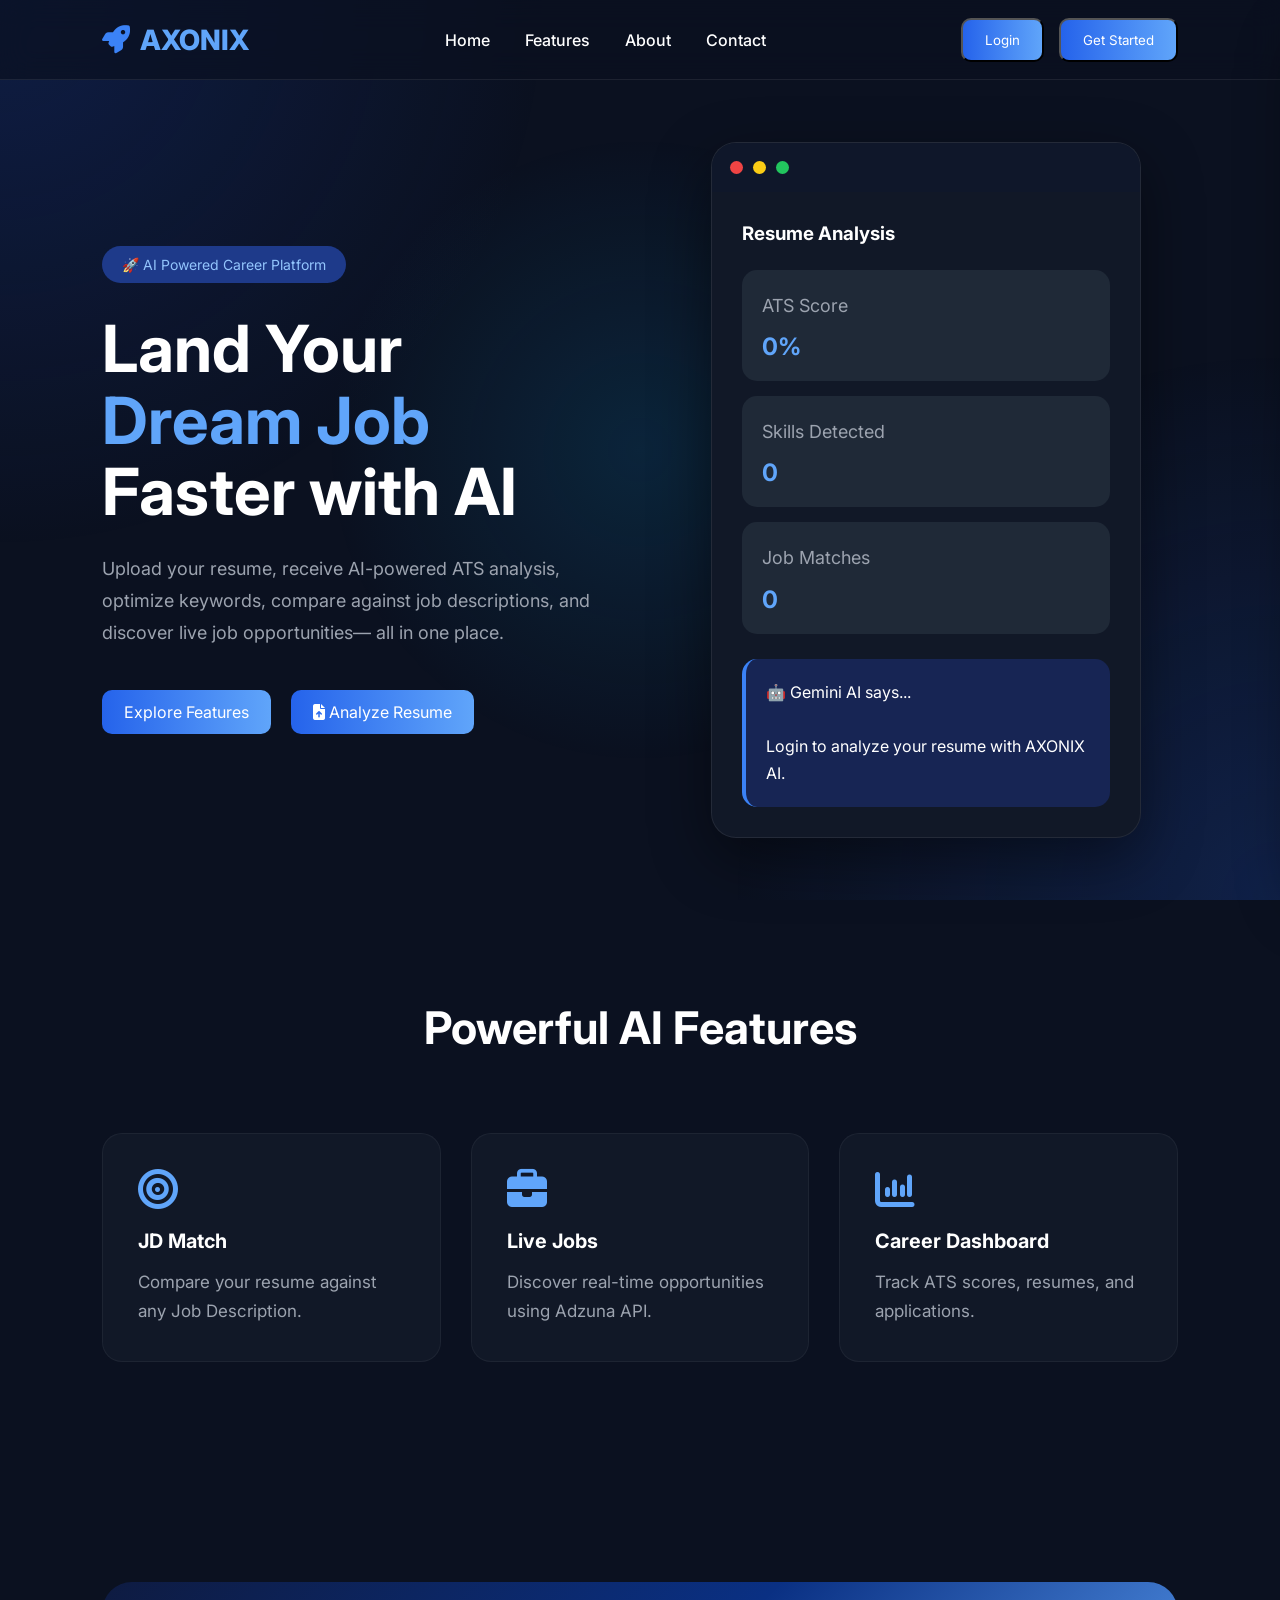
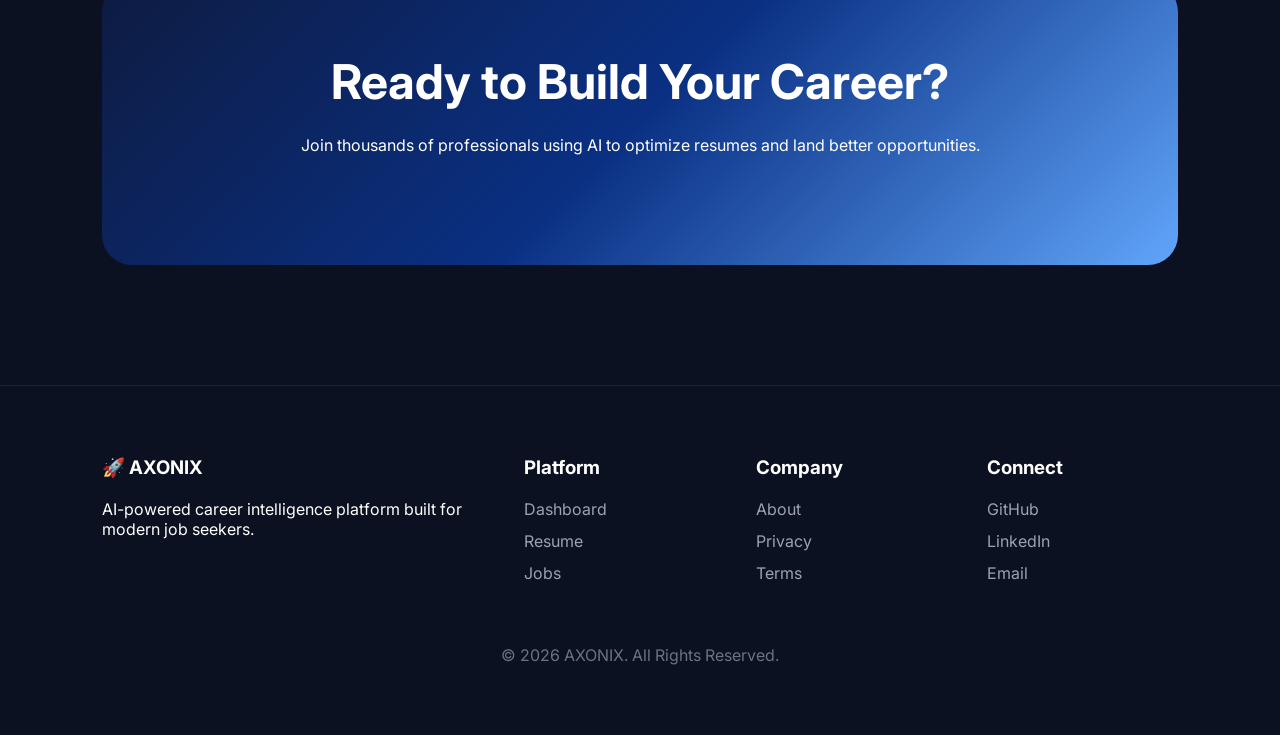
==== frontend/index.html @ c883089b "new login page" ====
<!DOCTYPE html>
<html lang="en">

<head>
    <meta charset="UTF-8">
    <meta name="viewport" content="width=device-width, initial-scale=1.0">
    <title>AXONIX | AI Job Search Copilot</title>

    <link rel="stylesheet" href="css/style.css">
    <link rel="stylesheet" href="css/auth.css">

    <link href="https://fonts.googleapis.com/css2?family=Inter:wght@300;400;500;600;700;800&display=swap"
        rel="stylesheet">

    <link rel="stylesheet"
        href="https://cdnjs.cloudflare.com/ajax/libs/font-awesome/6.6.0/css/all.min.css">
        
</head>

<body>

    <!-- ================= NAVBAR ================= -->

    <header>

        <nav class="navbar">

            <div class="logo">

                <i class="fa-solid fa-rocket"></i>

                <span>AXONIX</span>

            </div>

            <ul class="nav-links">

                <li><a href="#">Home</a></li>

                <li><a href="#features">Features</a></li>

                <!-- <li><a href="#how">How It Works</a></li> -->

                <li><a href="about.html">About</a></li>

                <li><a href="contact.html">Contact</a></li>

            </ul>

            <div class="nav-buttons">


        <button
    id="loginBtn"
    class="login-btn">

    Login

</button>

<button
    id="signupBtn"
    class="signup-btn">

    Get Started

</button>
        <button id="menuBtn" class="menu-btn">

        <i class="fa-solid fa-bars"></i>

        </button>
        </div>


            

        </nav>

     </header>

     <!-- ================= HERO ================= -->

     <section class="hero">

        <div class="hero-left">

            <div class="tag">

                🚀 AI Powered Career Platform

            </div>

            <h1>

                Land Your

                <span>Dream Job</span>

                Faster with AI

            </h1>

            <p>

                Upload your resume,

                receive AI-powered ATS analysis,

                optimize keywords,

                compare against job descriptions,

                and discover live job opportunities—

                all in one place.

            </p>

            <div class="hero-buttons">

                <!-- <button id="loginBtn" class="login-btn">
        Login
        </button> -->

                <a href="#features" class="login-btn">

                    Explore Features

                </a>
                    <a href="analyze.html" class="login-btn">

        <i class="fa-solid fa-file-arrow-up"></i>

        Analyze Resume

        </a>

            </div>

            <!-- Search -->

            
             

        </div>

        <div class="hero-right">

            <div class="dashboard-preview">

                <div class="top-row">

                    <div class="circle red"></div>

                    <div class="circle yellow"></div>

                    <div class="circle green"></div>

                </div>

                <div class="preview-body">

                    <h3>

                        Resume Analysis

                    </h3>
     <div class="progress-card">

     <p>ATS Score</p>

     <h2 id="atsScore">0%</h2>
      </div>




      <div class="progress-card">

     <p>Skills Detected</p>

     <h2 id="skillsCount">0</h2>

       </div>

     <div class="progress-card">

     <p>Job Matches</p>

     <h2 id="jobCount">0</h2>

      </div>

       <div class="ai-box">

     🤖 Gemini AI says...

      <br><br>

      <span id="summary">

        Upload your resume to see AI suggestions.

        </span>

        </div>


                </div>

            </div>

        </div>

        </section>

        <!-- ================= NEXT SECTION STARTS HERE ================= -->

        <section id="features" class="features">

        <h2 class="section-title">
        Powerful AI Features
        </h2>

        <div class="feature-grid">


       <!-- <div class="feature-card hidden"
     onclick="checkLogin('analyze.html')"
     style="cursor:pointer;">
            <i class="fa-solid fa-file"></i>
            <h3>Resume Analysis</h3>
            <p>
                Upload your resume and receive instant ATS analysis.
            </p>
        </div> -->
    
        <!-- <div class="feature-card hidden">
            <i class="fa-solid fa-robot"></i>
            <h3>AI Resume Review</h3>
            <p>
                Gemini AI provides personalized suggestions.
            </p>
        </div>

        <div class="feature-card hidden">
            <i class="fa-solid fa-key"></i>
            <h3>ATS Keywords</h3>
            <p>
                Optimize keywords to improve your ATS score.
            </p>
        </div> -->

       <div class="feature-card hidden"
     onclick="checkLogin('jd-match.html')"
     style="cursor:pointer;">
            <i class="fa-solid fa-bullseye"></i>
            <h3>JD Match</h3>
            <p>
                Compare your resume against any Job Description.
            </p>
        </div>
        <div class="feature-card hidden"
     onclick="checkLogin('jobs.html')"
     style="cursor:pointer;">
            <i class="fa-solid fa-briefcase"></i>
            <h3>Live Jobs</h3>
            <p>
                Discover real-time opportunities using Adzuna API.
            </p>
        </div>

        <div class="feature-card hidden"
     onclick="checkLogin('dashboard.html')"
     style="cursor:pointer;">
            <i class="fa-solid fa-chart-column"></i>
            <h3>Career Dashboard</h3>
            <p>
                Track ATS scores, resumes, and applications.
            </p>
        </div>

        </div>

        </section>
        <!-- <section class="stats">

        <h2 class="section-title">
        Trusted by Thousands
        </h2>

        <div class="stats-grid">

        <div class="stat-card hidden">

            <h1 class="counter" data-target="50000">0</h1>

            <p>Resumes Analyzed</p>

        </div>

        <div class="stat-card hidden">

            <h1 class="counter" data-target="98">0</h1>

            <p>ATS Accuracy</p>

        </div>

        <div class="stat-card hidden">

            <h1 class="counter" data-target="12000">0</h1>

            <p>Jobs Matched</p>

        </div>

        <div class="stat-card hidden">

            <h1 class="counter" data-target="5000">0</h1>

            <p>Active Users</p>

        </div>

        </div>

        </section>
        <section id="how" class="how">

        <h2 class="section-title">
        How AXONIX Works
        </h2>

        <div class="timeline">

        <div class="step hidden">

            <div class="step-number">1</div>

            <h3>Upload Resume</h3>

            <p>
                Upload your PDF resume securely.
            </p>

        </div>

        <div class="step hidden">

            <div class="step-number">2</div>

            <h3>Gemini AI Analysis</h3>

            <p>
                AI extracts skills and evaluates ATS compatibility.
            </p>

        </div>

        <div class="step hidden">

            <div class="step-number">3</div>

            <h3>Improve Resume</h3>

            <p>
                Receive recommendations to strengthen your profile.
            </p>

        </div>

        <div class="step hidden">

            <div class="step-number">4</div>

            <h3>Apply for Jobs</h3>

            <p>
                Browse matching live jobs and apply confidently.
            </p>

        </div>

        </div>

        </section>
        <section class="testimonials">

        <h2 class="section-title">
        Success Stories
        </h2>

        <div class="testimonial-grid">

        <div class="testimonial hidden">

            <p>

                "AXONIX improved my resume ATS score from
                63% to 91%. I received interview calls within
                two weeks."

            </p>

            <h4>
                — Software Engineer
            </h4>

        </div>

        <div class="testimonial hidden">

            <p>

                "The AI review gave me practical suggestions
                that recruiters appreciated."

            </p>

            <h4>
                — Data Analyst
            </h4>

        </div>

        <div class="testimonial hidden">

            <p>

                "The job matching feature saved me hours
                of searching."

            </p>

            <h4>
                — Python Developer
            </h4>

        </div>

        </div> -->

        </section>
        <section class="cta">

        <div class="cta-box">

        <h2>

            Ready to Build Your Career?

        </h2>

        <p>

            Join thousands of professionals using AI to
            optimize resumes and land better opportunities.

        </p>

        <!-- <button on click="openSignup()" id="signupBtn" class="signup-btn">
        Get Started
        </button> -->

        </div>

        </section>
        <footer id="contact">

        <div class="footer-grid">

        <div>

            <h3>

                🚀 AXONIX

            </h3>

            <p>

                AI-powered career intelligence platform
                built for modern job seekers.

            </p>

        </div>

        <div>

            <h3>Platform</h3>

            <ul>

                <li><a href="#">Dashboard</a></li>

                <li><a href="#">Resume</a></li>

                <li><a href="#">Jobs</a></li>

            </ul>

        </div>

        <div>

            <h3>Company</h3>

            <ul>

                <li><a href="#">About</a></li>

                <li><a href="#">Privacy</a></li>

                <li><a href="#">Terms</a></li>

            </ul>

        </div>

        <div>

            <h3>Connect</h3>

            <ul>

                <li><a href="#">GitHub</a></li>

                <li><a href="#">LinkedIn</a></li>

                <li><a href="#">Email</a></li>

            </ul>

        </div>

        </div>

        <div class="copy">

        © 2026 AXONIX. All Rights Reserved.

        </div>

        </footer>
   
  <!-- ===========================
 AUTH OVERLAY
 =========================== -->
<!-- ===========================
     AUTH OVERLAY
=========================== -->




 <div id="sideMenu" class="side-menu">

    <button id="closeMenuBtn" class="close-menu">
        <i class="fa-solid fa-xmark"></i>
    </button>

    <div class="menu-header">

        <div class="avatar" id="avatarLetter">

    U

 </div>

        <h3 id="userName">

            Welcome

        </h3>

        <p id="userEmail">

            Logged In

        </p>

    </div>

    <hr>

    <a href="dashboard.html">

        Dashboard

    </a>

    <a href="analyze.html">

        Resume Analysis

    </a>

    <a href="jobs.html">

        Live Jobs

    </a>

    <a href="history.html">

        History

    </a>

    <button id="logoutBtn">

        Logout

    </button>
 </div>
 <script src="js/index.js"></script>
 <script src="js/auth.js"></script>



<!-- AXONIX Loading Popup -->

<!-- AXONIX Loading Popup -->

<div id="loadingPopup" class="loading-popup">

    <div class="loading-popup-box">

        <div class="loading-spinner"></div>

        <div class="loading-content">

            <h4>🤖 AXONIX AI</h4>

            <p id="loadingMessage">
                Please wait while AXONIX updates your dashboard...
            </p>

        </div>

    </div>

</div>

</body>
</html>
---- frontend/css/style.css ----
/* ===========================
   AXONIX SaaS Theme
=========================== */

*{
    margin:0;
    padding:0;
    box-sizing:border-box;
    font-family:'Inter',sans-serif;
    scroll-behavior:smooth;
}

:root{

    --bg:#0b1120;
    --card:#111827;
    --card2:#1f2937;
    --primary:#3b82f6;
    --secondary:#60a5fa;
    --text:#ffffff;
    --gray:#9ca3af;
    --border:#334155;

}
body{
    transition:opacity .4s ease, transform .4s ease, filter .4s ease;
}

body.page-fade{

    opacity:.45;

    transform:scale(.985);

    filter:blur(2px);

    overflow:hidden;

}
body{

    background:var(--bg);
    color:var(--text);
    overflow-x:hidden;

}

/* Animated Background */

body::before{

    content:"";

    position:fixed;

    inset:0;

    background:

    radial-gradient(circle at top left,#1d4ed833,transparent 35%),

    radial-gradient(circle at bottom right,#2563eb33,transparent 35%),

    radial-gradient(circle at center,#0ea5e922,transparent 40%);

    z-index:-1;

}

/* ===========================
 NAVBAR
=========================== */

.navbar{

    width:100%;

    height:80px;

    display:flex;

    justify-content:space-between;

    align-items:center;

    padding:0 8%;

    position:fixed;

    top:0;

    left:0;

    backdrop-filter:blur(15px);

    background:rgba(11,17,32,.7);

    border-bottom:1px solid rgba(255,255,255,.08);

    z-index:999;

}

.logo{

    display:flex;

    align-items:center;

    gap:10px;

    font-size:28px;

    font-weight:800;

    color:var(--secondary);

}

.logo i{

    color:var(--primary);

}

.nav-links{

    display:flex;

    list-style:none;

    gap:35px;

}

.nav-links a{

    color:white;

    text-decoration:none;

    transition:.3s;

    font-weight:500;

}

.nav-links a:hover{

    color:var(--secondary);

}

.nav-buttons{

    display:flex;

    gap:15px;

}

.login-btn{

  text-decoration:none;

    color:white;

    background:linear-gradient(
        90deg,
        #2563eb,
        #60a5fa
    );

    padding:12px 22px;

    border-radius:10px;

    transition:.3s;

}
.login-btn:hover{

    transform:translateY(-2px);

    box-shadow:0 0 20px rgba(59,130,246,.4);

}
.signup-btn{

    text-decoration:none;

    color:white;

    background:linear-gradient(
        90deg,
        #2563eb,
        #60a5fa
    );

    padding:12px 22px;

    border-radius:10px;

    transition:.3s;

}

.signup-btn:hover{

    transform:translateY(-2px);

    box-shadow:0 0 20px rgba(59,130,246,.4);

}

/* ===========================
 HERO
=========================== */

.hero{

    min-height:100vh;

    display:flex;

    justify-content:space-between;

    align-items:center;

    padding:140px 8% 60px;

    gap:70px;

}

.hero-left{

    flex:1;

}

.tag{

    display:inline-block;

    background:#1e3a8a;

    color:#93c5fd;

    padding:10px 20px;

    border-radius:100px;

    margin-bottom:30px;

    font-size:14px;

}

.hero h1{

    font-size:65px;

    line-height:1.1;

    margin-bottom:25px;

}

.hero h1 span{

    color:#60a5fa;

}

.hero p{

    color:var(--gray);

    line-height:1.8;

    font-size:18px;

    max-width:650px;

}

/* Buttons */

.hero-buttons{

    display:flex;

    gap:20px;

    margin-top:40px;

}

.primary-btn{

    background:linear-gradient(
    90deg,
    #2563eb,
    #60a5fa
    );

    color:white;

    padding:16px 30px;

    border-radius:12px;

    text-decoration:none;

    transition:.3s;

}

.primary-btn:hover{

    transform:translateY(-3px);

}

.secondary-btn{

    padding:16px 30px;

    border:1px solid var(--border);

    border-radius:12px;

    color:rgb(178, 5, 5);

    text-decoration:none;

}
.secondary-btn:hover{

    transform:translateY(-3px);
    transform:translateY(-10px);

    border-color:#3b82f6;

    box-shadow:0 15px 35px rgba(59,130,246,.25);

}
/* Search */

.search-box{

    margin-top:45px;

    display:flex;

    align-items:center;

    background:#111827;

    border:1px solid #334155;

    border-radius:15px;

    overflow:hidden;

    max-width:700px;

}

.search-box i{

    padding:20px;

    color:#60a5fa;

}

.search-box input{

    flex:1;

    background:none;

    border:none;

    color:white;

    outline:none;

    font-size:16px;

}

.search-box button{

    background:#2563eb;

    border:none;

    color:white;

    padding:18px 30px;

    cursor:pointer;

}

/* ===========================
 Dashboard Preview
=========================== */

.hero-right{

    flex:1;

    display:flex;

    justify-content:center;

}

.dashboard-preview{

    width:430px;

    background:#111827;

    border:1px solid rgba(255,255,255,.08);

    border-radius:25px;

    overflow:hidden;

    box-shadow:0 20px 60px rgba(0,0,0,.45);

}

.top-row{

    display:flex;

    gap:10px;

    padding:18px;

    background:#0f172a;

}

.circle{

    width:13px;

    height:13px;

    border-radius:50%;

}

.red{background:#ef4444;}
.yellow{background:#facc15;}
.green{background:#22c55e;}

.preview-body{

    padding:30px;

}

.preview-body h3{

    margin-bottom:25px;

}

.progress-card{

    background:#1f2937;

    padding:20px;

    border-radius:15px;

    margin-bottom:15px;

}

.progress-card h2{

    color:#60a5fa;

    margin-top:10px;

}

.ai-box{

    margin-top:25px;

    background:#172554;

    padding:20px;

    border-radius:15px;

    line-height:1.7;

    border-left:4px solid #3b82f6;

}

/* ===========================
 Features
=========================== */

#features{

    padding:100px 8%;

}

.section-title{

    text-align:center;

    font-size:45px;

    margin-bottom:60px;

}

.feature-grid{

    display:grid;

    grid-template-columns:repeat(auto-fit,minmax(280px,1fr));

    gap:30px;

}

.feature-card{

    background:#111827;

    padding:35px;

    border-radius:20px;

    transition:.35s;

    border:1px solid rgba(255,255,255,.05);

}

.feature-card:hover{

    transform:translateY(-10px);

    border-color:#3b82f6;

    box-shadow:0 15px 35px rgba(59,130,246,.25);

}

.feature-card i{

    font-size:40px;

    color:#60a5fa;

    margin-bottom:20px;

}

.feature-card h3{

    margin-bottom:15px;

}

.feature-card p{

    color:#9ca3af;

    line-height:1.7;

}

/* ===========================
 Responsive
=========================== */

@media(max-width:1000px){

.hero{

flex-direction:column;

text-align:center;

}

.nav-links{

display:none;

}

.dashboard-preview{

width:100%;

max-width:450px;

}

.hero-buttons{

justify-content:center;

}

.search-box{

margin:auto;
margin-top:35px;

}

}
/* ==========================================
   STATISTICS
========================================== */

.stats{

    padding:100px 8%;

}

.stats-grid{

    display:grid;

    grid-template-columns:repeat(auto-fit,minmax(220px,1fr));

    gap:30px;

}

.stat-card{

    background:#111827;

    border:1px solid rgba(255,255,255,.05);

    border-radius:20px;

    padding:40px;

    text-align:center;

    transition:.35s;

}

.stat-card:hover{

    transform:translateY(-10px);

    border-color:#3b82f6;

}

.stat-card h1{

    font-size:55px;

    color:#60a5fa;

    margin-bottom:10px;

}

.stat-card p{

    color:#9ca3af;

}


/* ==========================================
   HOW IT WORKS
========================================== */

.how{

    padding:100px 8%;

}

.timeline{

    display:grid;

    grid-template-columns:repeat(auto-fit,minmax(250px,1fr));

    gap:35px;

    margin-top:60px;

}

.step{

    background:#111827;

    border-radius:20px;

    padding:40px;

    text-align:center;

    border:1px solid rgba(255,255,255,.05);

    transition:.35s;

}

.step:hover{

    transform:translateY(-10px);

    border-color:#3b82f6;

}

.step-number{

    width:65px;

    height:65px;

    border-radius:50%;

    background:linear-gradient(135deg,#2563eb,#60a5fa);

    display:flex;

    align-items:center;

    justify-content:center;

    font-size:26px;

    margin:auto;

    margin-bottom:25px;

}

.step h3{

    margin-bottom:15px;

}

.step p{

    color:#9ca3af;

    line-height:1.8;

}


/* ==========================================
   TESTIMONIALS
========================================== */

.testimonials{

    padding:100px 8%;

}

.testimonial-grid{

    display:grid;

    grid-template-columns:repeat(auto-fit,minmax(320px,1fr));

    gap:30px;

}

.testimonial{

    background:#111827;

    border-radius:20px;

    padding:35px;

    border:1px solid rgba(255,255,255,.05);

    transition:.35s;

}

.testimonial:hover{

    transform:translateY(-8px);

}

.testimonial img{

    width:70px;

    height:70px;

    border-radius:50%;

    margin-bottom:20px;

}

.testimonial p{

    color:#9ca3af;

    line-height:1.8;

}

.testimonial h4{

    margin-top:20px;

}


/* ==========================================
   CTA SECTION
========================================== */

.cta{

    padding:120px 8%;

    text-align:center;

}

.cta-box{

    background:linear-gradient(135deg,#0e1b41,#0a3083,#60a5fa);

    border-radius:30px;

    padding:70px;

}

.cta-box h2{

    font-size:48px;

    margin-bottom:20px;

}

.cta-box p{

    max-width:700px;

    margin:auto;

    line-height:1.8;

    margin-bottom:35px;

}

.cta-box a{

    background:white;

    color:#2563eb;

    padding:18px 35px;

    text-decoration:none;

    border-radius:12px;

    font-weight:bold;

}


/* ==========================================
   FOOTER
========================================== */

footer{

    padding:70px 8%;

    border-top:1px solid rgba(255,255,255,.08);

}

.footer-grid{

    display:grid;

    grid-template-columns:2fr 1fr 1fr 1fr;

    gap:40px;

}

.footer-grid h3{

    margin-bottom:20px;

}

.footer-grid ul{

    list-style:none;

}

.footer-grid li{

    margin-bottom:12px;

}

.footer-grid a{

    color:#9ca3af;

    text-decoration:none;

}

.footer-grid a:hover{

    color:#60a5fa;

}

.copy{

    margin-top:50px;

    text-align:center;

    color:#6b7280;

}


/* ==========================================
   ANIMATIONS
========================================== */

@keyframes float{

0%{

transform:translateY(0);

}

50%{

transform:translateY(-15px);

}

100%{

transform:translateY(0);

}

}

.dashboard-preview{

animation:float 4s ease-in-out infinite;

}

.primary-btn:hover{

box-shadow:0 0 35px rgba(59,130,246,.5);

}


/* ==========================================
   SCROLL BAR
========================================== */

::-webkit-scrollbar{

width:10px;

}

::-webkit-scrollbar-thumb{

background:#2563eb;

border-radius:20px;

}

::-webkit-scrollbar-track{

background:#111827;

}


/* ==========================================
   MOBILE
========================================== */

@media(max-width:768px){

.hero h1{

font-size:42px;

}

.section-title{

font-size:34px;

}

.cta-box{

padding:40px;

}

.cta-box h2{

font-size:34px;

}

.footer-grid{

grid-template-columns:1fr;

}

.search-box{

flex-direction:column;

}

.search-box input{

padding:20px;

width:100%;

}

.search-box button{

width:100%;

}

}
.menu-btn{

    width:48px;
    height:48px;

    display:flex;
    justify-content:center;
    align-items:center;

    border:none;
    border-radius:12px;

    background:linear-gradient(135deg,#2563eb,#3b82f6);

    color:#fff;

    cursor:pointer;

    font-size:20px;

    padding:0;

    transition:.3s;

    box-shadow:0 8px 20px rgba(37,99,235,.25);

}

.menu-btn:hover{

    transform:translateY(-2px);

    box-shadow:0 12px 30px rgba(37,99,235,.35);

}
.menu-btn i{

    display:flex;
    justify-content:center;
    align-items:center;

    width:100%;
    height:100%;

    line-height:1;

    font-size:20px;

}
/* ==========================
   GLASSMORPHISM SIDEBAR
========================== */

.side-menu{

    position:fixed;
    top:15px;
    right:15px;

    width:320px;
    height:calc(100vh - 30px);

    transform:translateX(110%);
    transition:.45s ease;

    z-index:9999;

    display:flex;
    flex-direction:column;

    padding:28px;

    border-radius:28px;

    background:rgba(17,24,39,.55);

    backdrop-filter:blur(25px);
    -webkit-backdrop-filter:blur(25px);

    border:1px solid rgba(255,255,255,.12);

    box-shadow:
        0 20px 60px rgba(0,0,0,.45),
        inset 0 1px 0 rgba(255,255,255,.08);

    overflow:hidden;
}

.side-menu::before{

    content:"";

    position:absolute;

    inset:0;

    background:

        radial-gradient(circle at top left,
        rgba(96,165,250,.20),
        transparent 45%),

        radial-gradient(circle at bottom right,
        rgba(59,130,246,.18),
        transparent 45%);

    pointer-events:none;

}

.side-menu.show{

    transform:translateX(0);

}

.side-menu a{

    display:flex;
    align-items:center;
    gap:14px;

    padding:15px 18px;
    margin-top:10px;

    text-decoration:none;
    color:#fff;

    border-radius:14px;

    transition:.3s;

    background:transparent;

    font-weight:500;

}

.side-menu a:hover{

    background:rgba(59,130,246,.18);

    transform:translateX(8px);

    border:1px solid rgba(96,165,250,.35);

    box-shadow:0 8px 20px rgba(59,130,246,.15);

}

#logoutBtn{

    margin-top:auto;

    width:100%;

    padding:15px;

    border:none;

    border-radius:15px;

    background:linear-gradient(135deg,#ef4444,#dc2626);

    color:white;

    font-size:15px;

    font-weight:600;

    cursor:pointer;

    transition:.3s;

}

#logoutBtn:hover{

    transform:translateY(-3px);

    box-shadow:0 10px 25px rgba(239,68,68,.35);

}
.side-menu::after{

    content:"";

    position:absolute;

    top:-120px;
    right:-120px;

    width:240px;
    height:240px;

    border-radius:50%;

    background:rgba(59,130,246,.15);

    filter:blur(90px);

}

.close-menu{

    position:absolute;

    top:18px;
    right:18px;

    width:42px;
    height:42px;

    border:none;

    border-radius:50%;

    background:rgba(255,255,255,.08);

    color:#ff0000;

    cursor:pointer;

    backdrop-filter:blur(10px);

    transition:.3s;

}

.close-menu:hover{

    background:#2563eb;

    transform:rotate(90deg);

}

body{
    transition:opacity .4s ease, transform .4s ease, filter .4s ease;
}

body.page-fade{

    opacity:.45;

    transform:scale(.985);

    filter:blur(2px);

    overflow:hidden;

}
.side-menu::before,
.side-menu::after{
    pointer-events:none;
}
#pageContent{

    transition:.4s ease;

}

#pageContent.page-fade{

    opacity:.35;

    transform:scale(.985);

    filter:blur(3px);

    pointer-events:none;

    user-select:none;

}
/*====================================
        DASHBOARD LOADER
====================================*/

.dashboard-loader{

    position:fixed;

    inset:0;

    background:rgba(10,15,30,.85);

    backdrop-filter:blur(12px);

    display:flex;

    justify-content:center;

    align-items:center;

    z-index:999999;

    transition:.4s ease;

}

.dashboard-loader.hide{

    opacity:0;

    visibility:hidden;

}

.loader-card{

    width:420px;

    padding:45px;

    border-radius:25px;

    background:rgba(17,24,39,.85);

    border:1px solid rgba(255,255,255,.08);

    text-align:center;

    box-shadow:0 25px 60px rgba(0,0,0,.45);

}

.loader-card h2{

    margin:25px 0 15px;

    color:#fff;

}

.loader-card p{

    color:#9ca3af;

    line-height:1.8;

}

.loader-spinner{

    width:75px;

    height:75px;

    margin:auto;

    border-radius:50%;

    border:6px solid rgba(255,255,255,.12);

    border-top:6px solid #3b82f6;

    animation:spin 1s linear infinite;

}

@keyframes spin{

    from{
        transform:rotate(0deg);
    }

    to{
        transform:rotate(360deg);
    }

}
/*==============================
    AXONIX LOADING POPUP
==============================*/

/*==================================================
        AXONIX AI LOADING POPUP
==================================================*/

/*==================================================
        AXONIX AI LOADING POPUP
==================================================*/

.loading-popup{

    position:fixed;

    top:100px;

    right:500px;

    display:none;

    z-index:999999;

    opacity:0;

    transform:translateY(-20px) scale(.95);

    transition:all .35s ease;

}

.loading-popup.show{

    display:block;

    opacity:1;

    transform:translateY(0) scale(1);

}

.loading-popup-box{

    width:360px;

    display:flex;

    align-items:center;

    gap:18px;

    padding:18px 22px;

    border-radius:30px;

    background:rgba(15,23,42,.72);

    backdrop-filter:blur(20px);

    -webkit-backdrop-filter:blur(20px);

    border:1.5px solid rgba(255,255,255,.12);

    box-shadow:
        0 12px 30px rgba(0,0,0,.35),
        0 0 25px rgba(59,130,246,.18);

    overflow:hidden;

    position:relative;

}

/* Glossy Shine */

.loading-popup-box::before{

    content:"";

    position:absolute;

    top:0;

    left:-150%;

    width:80%;

    height:100%;

    background:linear-gradient(
        120deg,
        transparent,
        rgba(255,255,255,.18),
        transparent
    );

    animation:shine 3s linear infinite;

}

.loading-spinner{

    width:42px;

    height:42px;

    min-width:42px;

    border-radius:50%;

    border:4px solid rgba(255,255,255,.12);

    border-top-color:#3b82f6;

    animation:spin .8s linear infinite;

}

.loading-content{

    flex:1;

}

.loading-content h4{

    margin:0;

    color:#fff;

    font-size:16px;

    font-weight:700;

}

.loading-content p{

    margin-top:5px;

    color:#cbd5e1;

    font-size:13px;

    line-height:1.6;

}

@keyframes spin{

    to{

        transform:rotate(360deg);

    }

}

@keyframes shine{

    from{

        left:-150%;

    }

    to{

        left:180%;

    }

}
/* ==============================
   MOBILE NAVBAR
================================ */

@media (max-width:768px){

    .nav-links,
    .auth-buttons{
        display:none !important;
    }

    .menu-toggle{
        display:flex !important;
        align-items:center;
        justify-content:center;

        width:58px;
        height:58px;

        border-radius:18px;
    }

    .navbar{

        padding:16px 20px;

        display:flex;
        align-items:center;
        justify-content:space-between;
    }

    .logo{

        font-size:2rem;
        gap:10px;
    }

}
---- frontend/css/auth.css ----
/* ===========================
   AUTH MODAL
=========================== */

.auth-modal{

    position:fixed;
    inset:0;

    display:flex;
    justify-content:center;
    align-items:center;

    background:rgba(0,0,0,.55);

    backdrop-filter:blur(10px);

    opacity:0;
    visibility:hidden;

    transition:.3s;

    z-index:9999;

}

.auth-modal.show{

    opacity:1;
    visibility:visible;

}

/* ===========================
   CARD
=========================== */

.auth-card{

    width:1000px;
    max-width:95%;

    min-height:620px;

    display:grid;
    grid-template-columns:42% 58%;

    overflow:hidden;

    border-radius:24px;

    background:#101827;

    border:1px solid rgba(255,255,255,.08);

    box-shadow:

        0 40px 100px rgba(0,0,0,.45);

    animation:popup .35s ease;

}

/* ===========================
LEFT
=========================== */

.auth-left{

    padding:60px;

    background:

    linear-gradient(
        160deg,
        #2563eb,
        #1d4ed8,
        #111827
    );

    color:white;

    display:flex;
    flex-direction:column;
    justify-content:center;

}

.brand{

    display:flex;
    align-items:center;

    gap:12px;

    font-size:30px;
    font-weight:700;

    margin-bottom:50px;

}

.brand i{

    font-size:34px;

}

.auth-left h1{

    font-size:46px;

    margin-bottom:20px;

}

.auth-left p{

    color:#dbeafe;

    line-height:1.8;

    margin-bottom:40px;

}

.features{

    display:grid;

    gap:18px;

}

.features div{

    font-size:17px;

}

/* ===========================
RIGHT
=========================== */

.auth-right{

    background:#111827;

    padding:55px;

}

/* ===========================
Tabs
=========================== */

.tabs{

    display:flex;

    margin-bottom:40px;

    border-radius:14px;

    background:#1f2937;

    padding:6px;

}

.tab{

    flex:1;

    border:none;

    background:none;

    color:#94a3b8;

    padding:14px;

    border-radius:12px;

    cursor:pointer;

    font-size:16px;

    transition:.3s;

}

.tab.active{

    background:#2563eb;

    color:white;

}

/* ===========================
Forms
=========================== */

.form{

    display:none;

    animation:fade .35s ease;

}

.form.active{

    display:block;

}

.form h2{

    color:white;

    margin-bottom:30px;

    font-size:32px;

}

.form input{

    width:100%;

    height:56px;

    margin-bottom:18px;

    border:none;

    outline:none;

    border-radius:14px;

    padding:0 18px;

    background:#1f2937;

    color:white;

    font-size:15px;

}

.form input:focus{

    border:1px solid #3b82f6;

}

/* ===========================
BUTTON
=========================== */

.primary-btn{

    width:100%;

    height:58px;

    border:none;

    cursor:pointer;

    margin-top:15px;

    border-radius:14px;

    color:white;

    font-size:17px;

    font-weight:600;

    background:

    linear-gradient(
        135deg,
        #2563eb,
        #3b82f6
    );

}

/* ===========================
MESSAGE
=========================== */

.message{

    min-height:22px;

    margin-top:18px;

    text-align:center;

    color:#ef4444;

}

/* ===========================
Close
=========================== */

.close-auth{

    position:absolute;

    top:20px;
    right:20px;

    width:45px;
    height:45px;

    border:none;

    cursor:pointer;

    border-radius:50%;

    background:#1f2937;

    color:white;

    font-size:22px;

}

/* ===========================
Animation
=========================== */

@keyframes popup{

    from{

        opacity:0;

        transform:

        scale(.92)
        translateY(20px);

    }

    to{

        opacity:1;

        transform:

        scale(1)
        translateY(0);

    }

}

@keyframes fade{

    from{

        opacity:0;

        transform:translateX(15px);

    }

    to{

        opacity:1;

        transform:translateX(0);

    }

}

/* ===========================
Responsive
=========================== */

@media(max-width:900px){

.auth-card{

grid-template-columns:1fr;

}

.auth-left{

display:none;

}

.auth-right{

padding:35px;

}

}
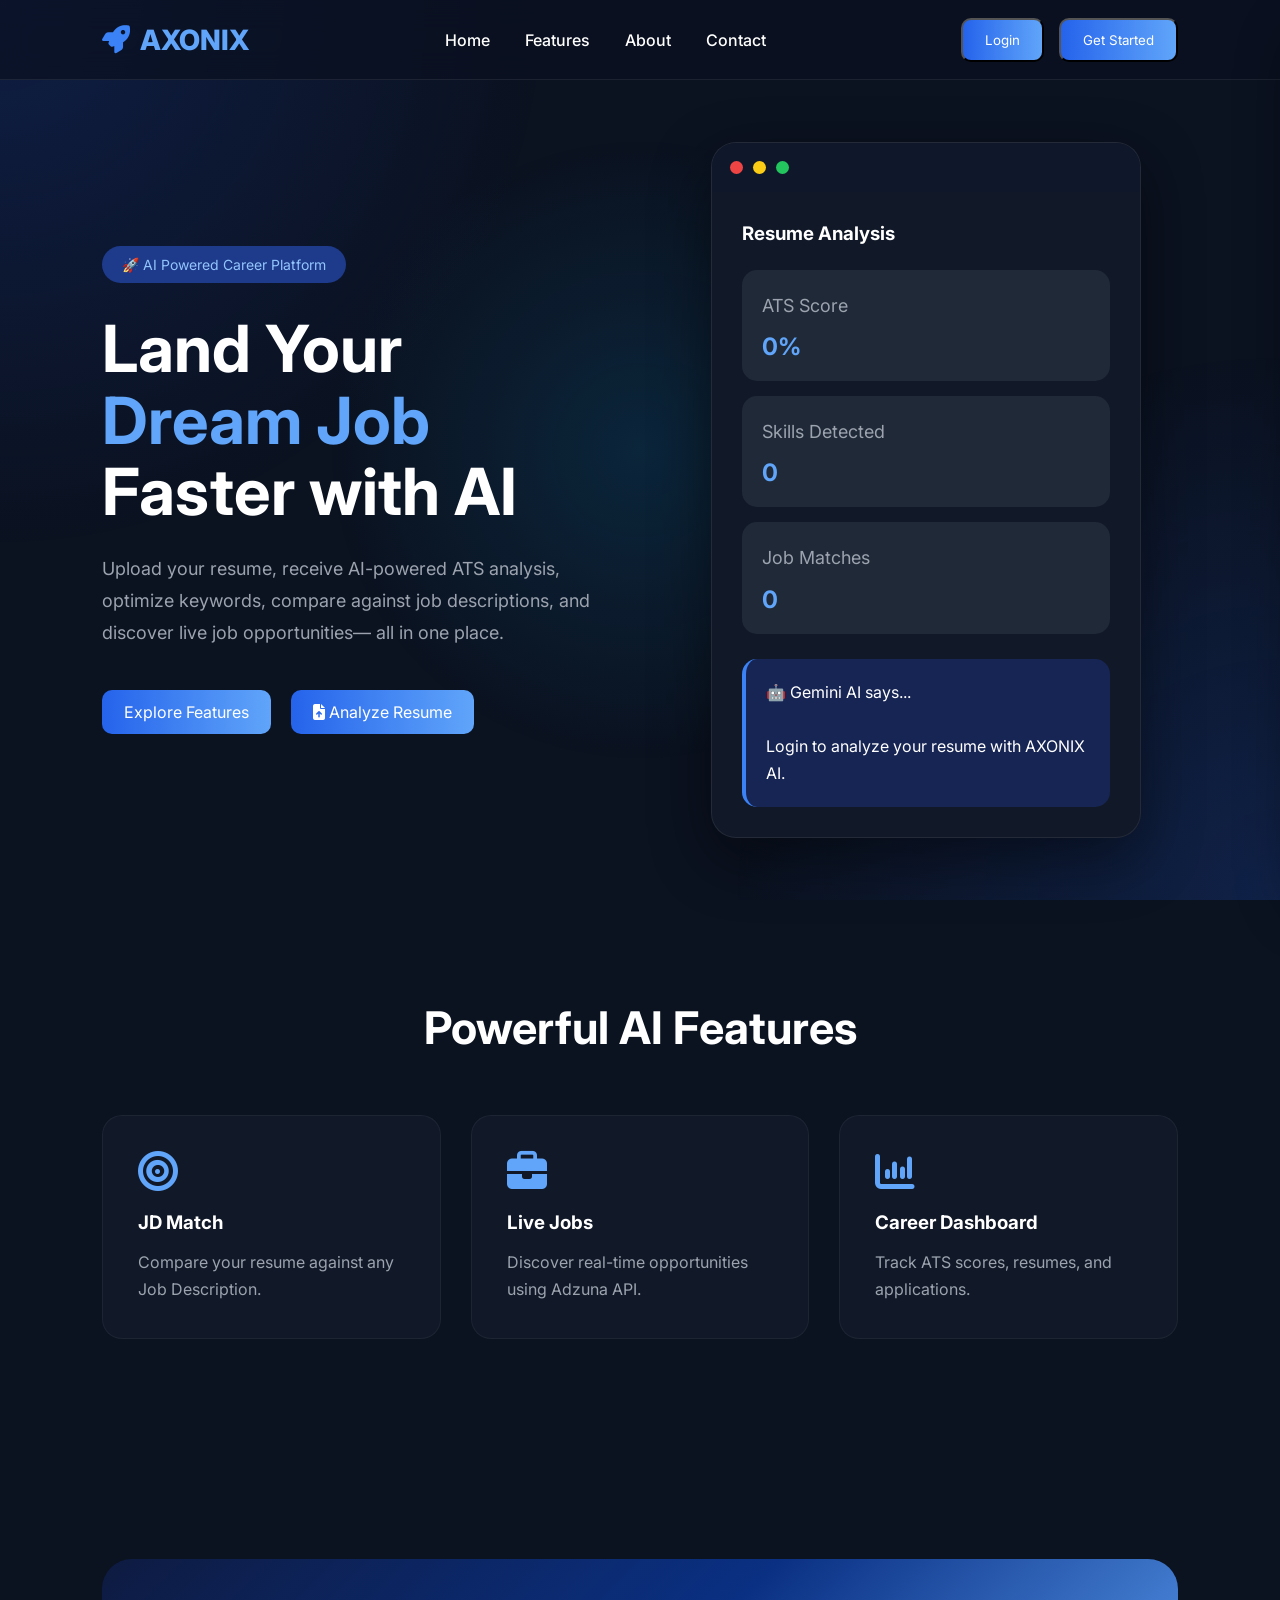
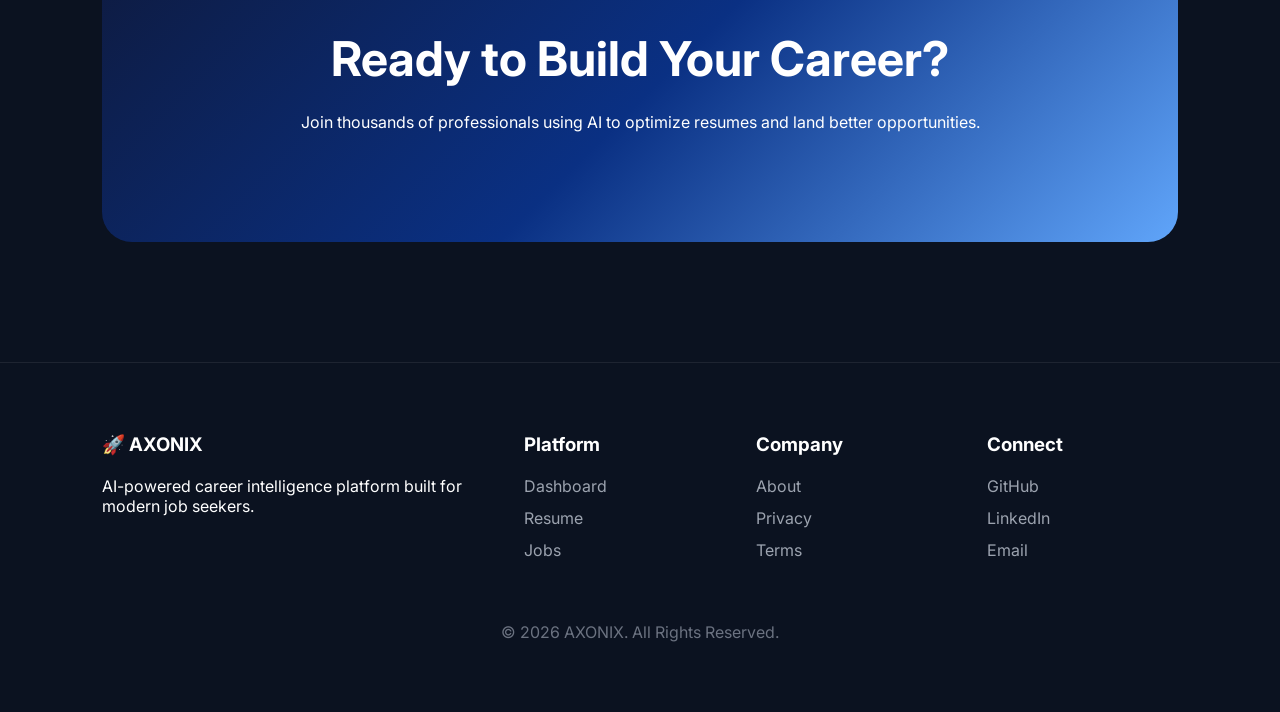
==== commit 186644f7: "commit" ====
--- a/frontend/index.html
+++ b/frontend/index.html
@@ -550,12 +550,181 @@
   <!-- ===========================
  AUTH OVERLAY
  =========================== -->
-<!-- ===========================
-     AUTH OVERLAY
-=========================== -->
-
-
-
+<!-- ================= AUTH MODAL ================= -->
+
+<div id="authModal" class="auth-overlay">
+
+    <div class="auth-card">
+
+        <!-- LEFT -->
+
+        <div class="auth-left">
+
+            <div class="brand">
+
+                <i class="fa-solid fa-rocket"></i>
+
+                <span>AXONIX</span>
+
+            </div>
+
+            <h1>
+
+                Welcome to
+
+                <span>AXONIX</span>
+
+            </h1>
+
+            <p>
+
+                Your AI Career Copilot for Resume Analysis,
+                ATS Optimization and Live Job Matching.
+
+            </p>
+
+            <ul>
+
+                <li>
+                    <i class="fa-solid fa-circle-check"></i>
+
+                    AI Resume Analysis
+                </li>
+
+                <li>
+                    <i class="fa-solid fa-circle-check"></i>
+
+                    ATS Score Improvement
+                </li>
+
+                <li>
+                    <i class="fa-solid fa-circle-check"></i>
+
+                    Live Job Recommendations
+                </li>
+
+            </ul>
+
+        </div>
+
+        <!-- RIGHT -->
+
+        <div class="auth-right">
+
+            <button
+                id="closeAuth"
+                class="close-auth">
+
+                <i class="fa-solid fa-xmark"></i>
+
+            </button>
+
+            <div class="auth-tabs">
+
+                <button
+                    id="loginTab"
+                    class="tab active">
+
+                    Login
+
+                </button>
+
+                <button
+                    id="signupTab"
+                    class="tab">
+
+                    Sign Up
+
+                </button>
+
+            </div>
+
+            <!-- LOGIN -->
+
+            <form
+                id="loginForm"
+                class="auth-form active">
+
+                <input
+                    id="loginEmail"
+                    type="email"
+                    placeholder="Email Address"
+                    required>
+
+                <input
+                    id="loginPassword"
+                    type="password"
+                    placeholder="Password"
+                    required>
+
+                <p
+                    id="loginMessage"
+                    class="auth-message">
+
+                </p>
+
+                <button
+                    type="submit"
+                    class="auth-btn">
+
+                    Login
+
+                </button>
+
+            </form>
+
+            <!-- SIGNUP -->
+
+            <form
+                id="signupForm"
+                class="auth-form">
+
+                <input
+                    id="signupUsername"
+                    type="text"
+                    placeholder="Username"
+                    required>
+
+                <input
+                    id="signupEmail"
+                    type="email"
+                    placeholder="Email Address"
+                    required>
+
+                <input
+                    id="signupPassword"
+                    type="password"
+                    placeholder="Password"
+                    required>
+
+                <input
+                    id="confirmPassword"
+                    type="password"
+                    placeholder="Confirm Password"
+                    required>
+
+                <p
+                    id="signupMessage"
+                    class="auth-message">
+
+                </p>
+
+                <button
+                    type="submit"
+                    class="auth-btn">
+
+                    Create Account
+
+                </button>
+
+            </form>
+
+        </div>
+
+    </div>
+
+</div>
+  
 
  <div id="sideMenu" class="side-menu">
 
--- a/frontend/css/auth.css
+++ b/frontend/css/auth.css
@@ -1,410 +1,419 @@
-/* ===========================
-   AUTH MODAL
-=========================== */
-
-.auth-modal{
-
+/* ==========================================================
+   AXONIX AUTHENTICATION
+   Modern Glassmorphism UI
+========================================================== */
+
+:root{
+    --primary:#3b82f6;
+    --primary-dark:#2563eb;
+    --bg:#0b1220;
+    --card:rgba(18,25,40,.88);
+    --border:rgba(255,255,255,.08);
+    --text:#ffffff;
+    --muted:#9ca3af;
+    --success:#10b981;
+    --danger:#ef4444;
+}
+
+.auth-overlay{
     position:fixed;
     inset:0;
-
-    display:flex;
+    background:rgba(0,0,0,.65);
+    backdrop-filter:blur(10px);
+    display:flex;
+    align-items:center;
     justify-content:center;
-    align-items:center;
-
-    background:rgba(0,0,0,.55);
-
-    backdrop-filter:blur(10px);
-
     opacity:0;
     visibility:hidden;
-
-    transition:.3s;
-
+    transition:.35s;
     z-index:9999;
-
-}
-
-.auth-modal.show{
-
+}
+
+.auth-overlay.show{
     opacity:1;
     visibility:visible;
-
-}
-
-/* ===========================
-   CARD
-=========================== */
+}
 
 .auth-card{
 
-    width:1000px;
-    max-width:95%;
-
-    min-height:620px;
+    width:960px;
+    max-width:94%;
+
+    min-height:560px;
 
     display:grid;
-    grid-template-columns:42% 58%;
+    grid-template-columns:1fr 1fr;
+
+    border-radius:24px;
 
     overflow:hidden;
 
-    border-radius:24px;
-
-    background:#101827;
-
-    border:1px solid rgba(255,255,255,.08);
+    background:var(--card);
+
+    border:1px solid var(--border);
 
     box-shadow:
-
-        0 40px 100px rgba(0,0,0,.45);
+        0 25px 70px rgba(0,0,0,.45),
+        0 0 40px rgba(59,130,246,.15);
 
     animation:popup .35s ease;
-
-}
-
-/* ===========================
-LEFT
-=========================== */
+}
+
+@keyframes popup{
+
+    from{
+
+        opacity:0;
+        transform:translateY(30px) scale(.96);
+
+    }
+
+    to{
+
+        opacity:1;
+        transform:none;
+
+    }
+
+}
+
+/* LEFT */
 
 .auth-left{
 
+    background:
+        radial-gradient(circle at top left,#2563eb 0%,transparent 60%),
+        linear-gradient(135deg,#0b1220,#111827);
+
     padding:60px;
 
-    background:
-
-    linear-gradient(
-        160deg,
-        #2563eb,
-        #1d4ed8,
-        #111827
-    );
+    display:flex;
+
+    flex-direction:column;
+
+    justify-content:center;
+
+}
+
+.brand{
+
+    display:flex;
+
+    align-items:center;
+
+    gap:12px;
+
+    margin-bottom:40px;
+
+}
+
+.brand i{
+
+    color:#60a5fa;
+
+    font-size:30px;
+
+}
+
+.brand span{
+
+    color:#fff;
+
+    font-size:30px;
+
+    font-weight:800;
+
+}
+
+.auth-left h1{
 
     color:white;
 
-    display:flex;
+    font-size:42px;
+
+    line-height:1.2;
+
+    margin-bottom:18px;
+
+}
+
+.auth-left h1 span{
+
+    color:#60a5fa;
+
+}
+
+.auth-left p{
+
+    color:#cbd5e1;
+
+    line-height:1.8;
+
+    margin-bottom:35px;
+
+}
+
+.auth-left ul{
+
+    list-style:none;
+
+    padding:0;
+
+}
+
+.auth-left li{
+
+    color:#e2e8f0;
+
+    margin-bottom:16px;
+
+    display:flex;
+
+    gap:12px;
+
+    align-items:center;
+
+}
+
+.auth-left li i{
+
+    color:#22c55e;
+
+}
+
+/* RIGHT */
+
+.auth-right{
+
+    position:relative;
+
+    background:#111827;
+
+    padding:55px;
+
+    display:flex;
+
     flex-direction:column;
+
     justify-content:center;
 
 }
 
-.brand{
-
-    display:flex;
-    align-items:center;
+.close-auth{
+
+    position:absolute;
+
+    right:20px;
+
+    top:20px;
+
+    width:42px;
+
+    height:42px;
+
+    border:none;
+
+    border-radius:50%;
+
+    background:#1f2937;
+
+    color:white;
+
+    cursor:pointer;
+
+    transition:.25s;
+
+}
+
+.close-auth:hover{
+
+    background:#2563eb;
+
+}
+
+.auth-tabs{
+
+    display:flex;
 
     gap:12px;
 
-    font-size:30px;
+    margin-bottom:35px;
+
+}
+
+.tab{
+
+    flex:1;
+
+    border:none;
+
+    padding:14px;
+
+    border-radius:12px;
+
+    background:#1f2937;
+
+    color:#cbd5e1;
+
+    cursor:pointer;
+
     font-weight:700;
 
-    margin-bottom:50px;
-
-}
-
-.brand i{
-
-    font-size:34px;
-
-}
-
-.auth-left h1{
-
-    font-size:46px;
-
-    margin-bottom:20px;
-
-}
-
-.auth-left p{
-
-    color:#dbeafe;
-
-    line-height:1.8;
-
-    margin-bottom:40px;
-
-}
-
-.features{
-
-    display:grid;
-
-    gap:18px;
-
-}
-
-.features div{
-
-    font-size:17px;
-
-}
-
-/* ===========================
-RIGHT
-=========================== */
+    transition:.3s;
+
+}
+
+.tab.active{
+
+    background:var(--primary);
+
+    color:white;
+
+}
+
+.auth-form{
+
+    display:none;
+
+    animation:fade .25s ease;
+
+}
+
+.auth-form.active{
+
+    display:block;
+
+}
+
+@keyframes fade{
+
+    from{
+
+        opacity:0;
+
+        transform:translateY(12px);
+
+    }
+
+    to{
+
+        opacity:1;
+
+        transform:none;
+
+    }
+
+}
+
+.auth-form input{
+
+    width:100%;
+
+    padding:16px;
+
+    margin-bottom:18px;
+
+    border-radius:12px;
+
+    border:1px solid #374151;
+
+    background:#0f172a;
+
+    color:white;
+
+    font-size:15px;
+
+    transition:.25s;
+
+}
+
+.auth-form input:focus{
+
+    outline:none;
+
+    border-color:#3b82f6;
+
+    box-shadow:0 0 0 3px rgba(59,130,246,.15);
+
+}
+
+.auth-form input::placeholder{
+
+    color:#94a3b8;
+
+}
+
+.auth-btn{
+
+    width:100%;
+
+    border:none;
+
+    padding:16px;
+
+    border-radius:12px;
+
+    background:linear-gradient(90deg,#2563eb,#3b82f6);
+
+    color:white;
+
+    font-weight:700;
+
+    font-size:16px;
+
+    cursor:pointer;
+
+    transition:.3s;
+
+}
+
+.auth-btn:hover{
+
+    transform:translateY(-2px);
+
+    box-shadow:0 12px 30px rgba(37,99,235,.35);
+
+}
+
+.auth-message{
+
+    min-height:22px;
+
+    margin-bottom:15px;
+
+    font-size:14px;
+
+    color:#fca5a5;
+
+}
+
+.auth-message.success{
+
+    color:#34d399;
+
+}
+
+/* Mobile */
+
+@media(max-width:900px){
+
+.auth-card{
+
+    grid-template-columns:1fr;
+
+    width:95%;
+
+}
+
+.auth-left{
+
+    display:none;
+
+}
 
 .auth-right{
 
-    background:#111827;
-
-    padding:55px;
-
-}
-
-/* ===========================
-Tabs
-=========================== */
-
-.tabs{
-
-    display:flex;
-
-    margin-bottom:40px;
-
-    border-radius:14px;
-
-    background:#1f2937;
-
-    padding:6px;
-
-}
-
-.tab{
-
-    flex:1;
-
-    border:none;
-
-    background:none;
-
-    color:#94a3b8;
-
-    padding:14px;
-
-    border-radius:12px;
-
-    cursor:pointer;
-
-    font-size:16px;
-
-    transition:.3s;
-
-}
-
-.tab.active{
-
-    background:#2563eb;
-
-    color:white;
-
-}
-
-/* ===========================
-Forms
-=========================== */
-
-.form{
-
-    display:none;
-
-    animation:fade .35s ease;
-
-}
-
-.form.active{
-
-    display:block;
-
-}
-
-.form h2{
-
-    color:white;
-
-    margin-bottom:30px;
-
-    font-size:32px;
-
-}
-
-.form input{
-
-    width:100%;
-
-    height:56px;
-
-    margin-bottom:18px;
-
-    border:none;
-
-    outline:none;
-
-    border-radius:14px;
-
-    padding:0 18px;
-
-    background:#1f2937;
-
-    color:white;
-
-    font-size:15px;
-
-}
-
-.form input:focus{
-
-    border:1px solid #3b82f6;
-
-}
-
-/* ===========================
-BUTTON
-=========================== */
-
-.primary-btn{
-
-    width:100%;
-
-    height:58px;
-
-    border:none;
-
-    cursor:pointer;
-
-    margin-top:15px;
-
-    border-radius:14px;
-
-    color:white;
-
-    font-size:17px;
-
-    font-weight:600;
-
-    background:
-
-    linear-gradient(
-        135deg,
-        #2563eb,
-        #3b82f6
-    );
-
-}
-
-/* ===========================
-MESSAGE
-=========================== */
-
-.message{
-
-    min-height:22px;
-
-    margin-top:18px;
-
-    text-align:center;
-
-    color:#ef4444;
-
-}
-
-/* ===========================
-Close
-=========================== */
-
-.close-auth{
-
-    position:absolute;
-
-    top:20px;
-    right:20px;
-
-    width:45px;
-    height:45px;
-
-    border:none;
-
-    cursor:pointer;
-
-    border-radius:50%;
-
-    background:#1f2937;
-
-    color:white;
-
-    font-size:22px;
-
-}
-
-/* ===========================
-Animation
-=========================== */
-
-@keyframes popup{
-
-    from{
-
-        opacity:0;
-
-        transform:
-
-        scale(.92)
-        translateY(20px);
-
-    }
-
-    to{
-
-        opacity:1;
-
-        transform:
-
-        scale(1)
-        translateY(0);
-
-    }
-
-}
-
-@keyframes fade{
-
-    from{
-
-        opacity:0;
-
-        transform:translateX(15px);
-
-    }
-
-    to{
-
-        opacity:1;
-
-        transform:translateX(0);
-
-    }
-
-}
-
-/* ===========================
-Responsive
-=========================== */
-
-@media(max-width:900px){
-
-.auth-card{
-
-grid-template-columns:1fr;
-
-}
-
-.auth-left{
-
-display:none;
-
-}
-
-.auth-right{
-
-padding:35px;
+    padding:35px;
 
 }
 
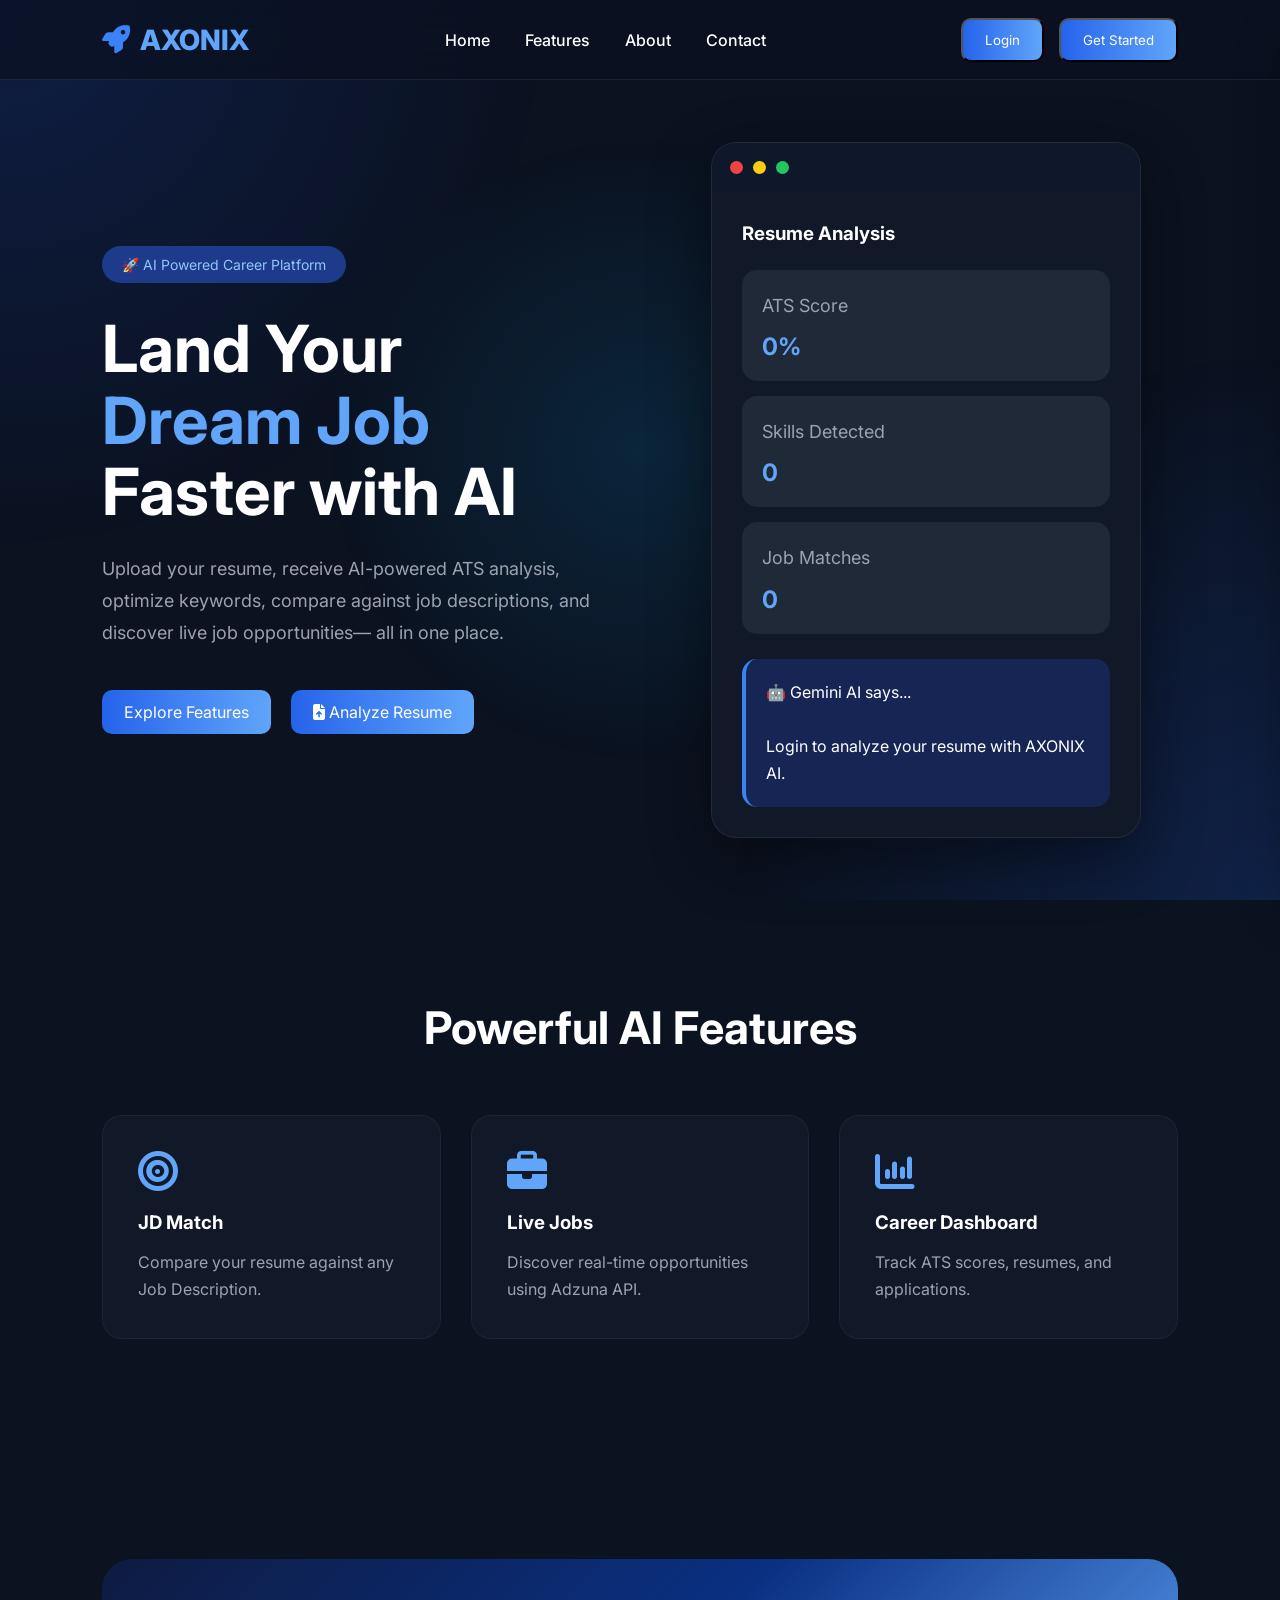
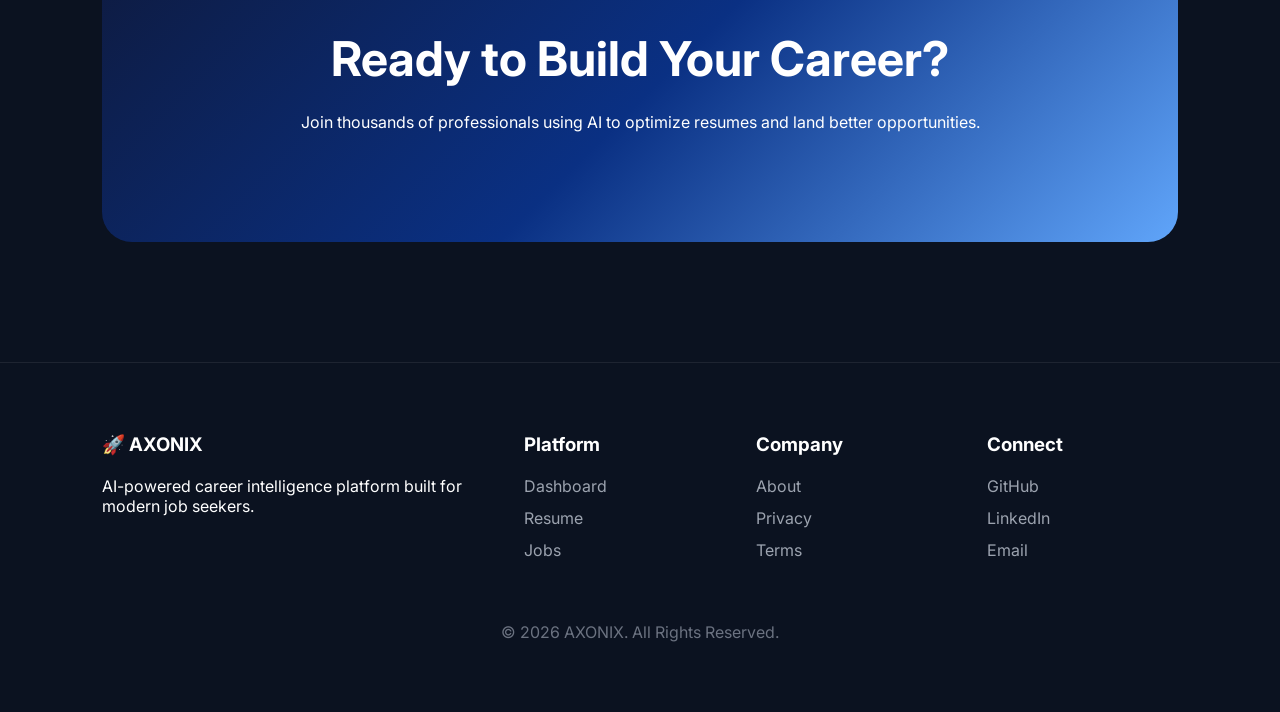
==== commit 8fed6b23: "commit" ====
--- a/frontend/index.html
+++ b/frontend/index.html
@@ -646,9 +646,9 @@
                 class="auth-form active">
 
                 <input
-                    id="loginEmail"
-                    type="email"
-                    placeholder="Email Address"
+                    id="logiUserName"
+                    type="text"
+                    placeholder="UserName"
                     required>
 
                 <input
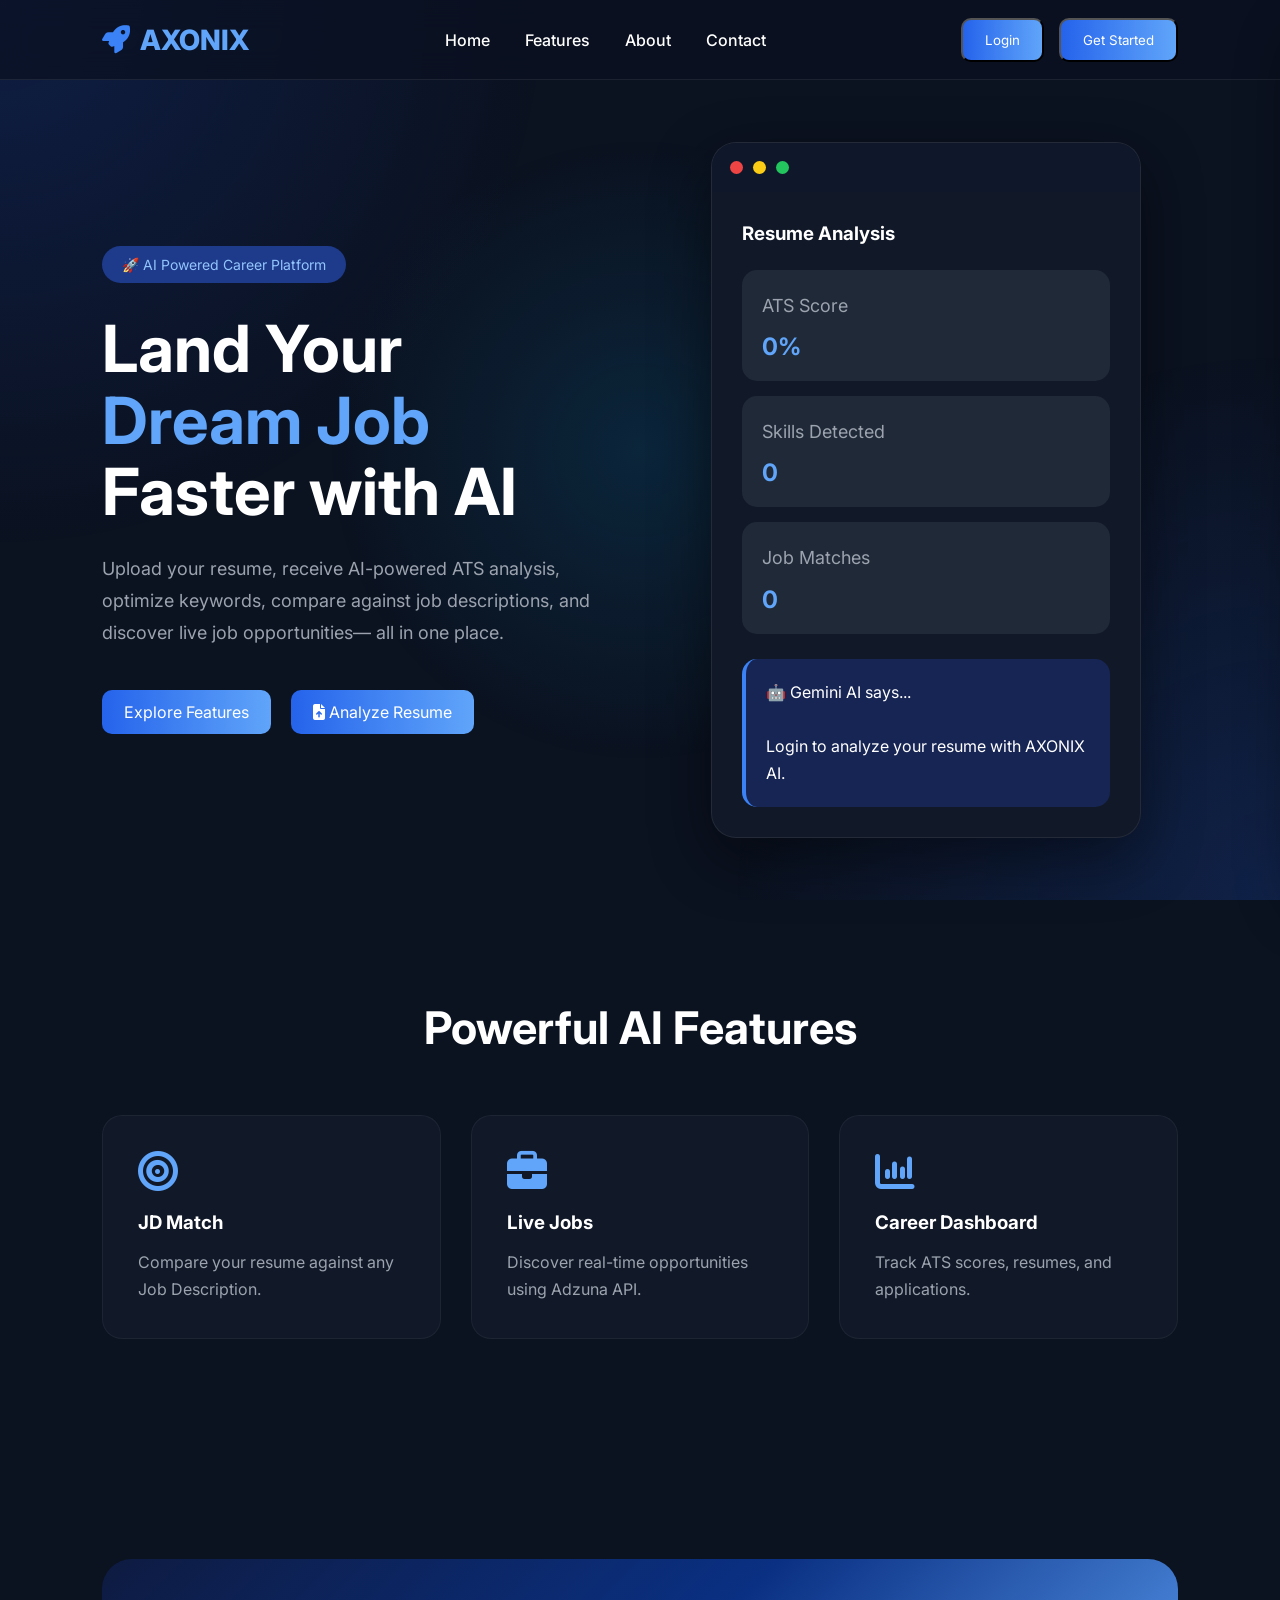
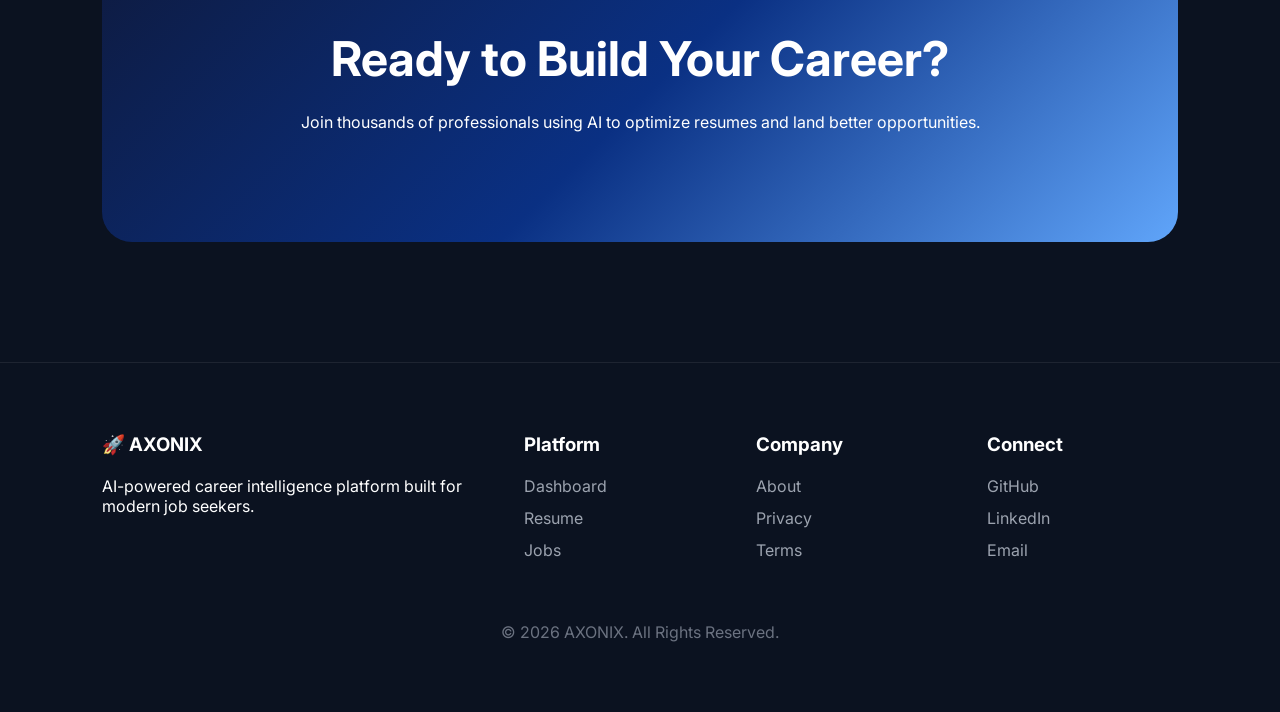
==== commit c1cc8958: "commit" ====
--- a/frontend/index.html
+++ b/frontend/index.html
@@ -646,7 +646,7 @@
                 class="auth-form active">
 
                 <input
-                    id="logiUserName"
+                    id="loginUserName"
                     type="text"
                     placeholder="UserName"
                     required>
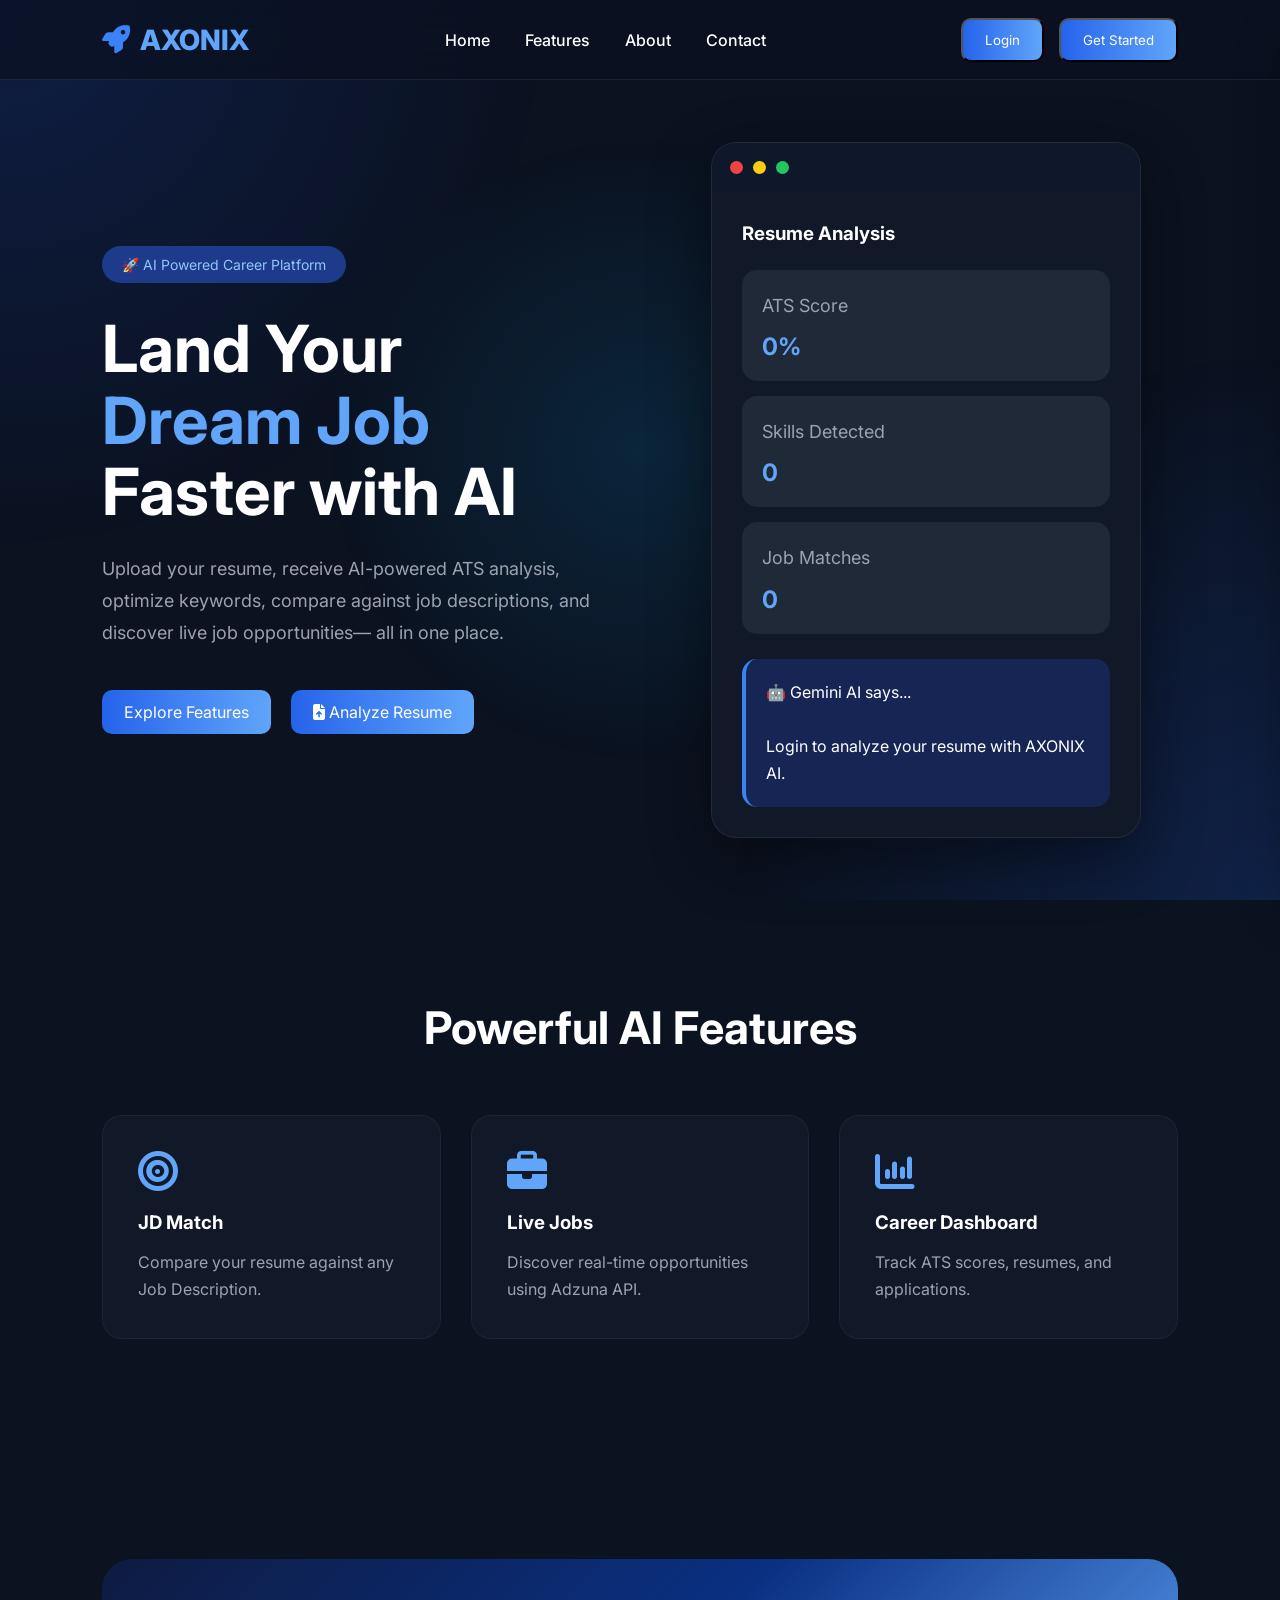
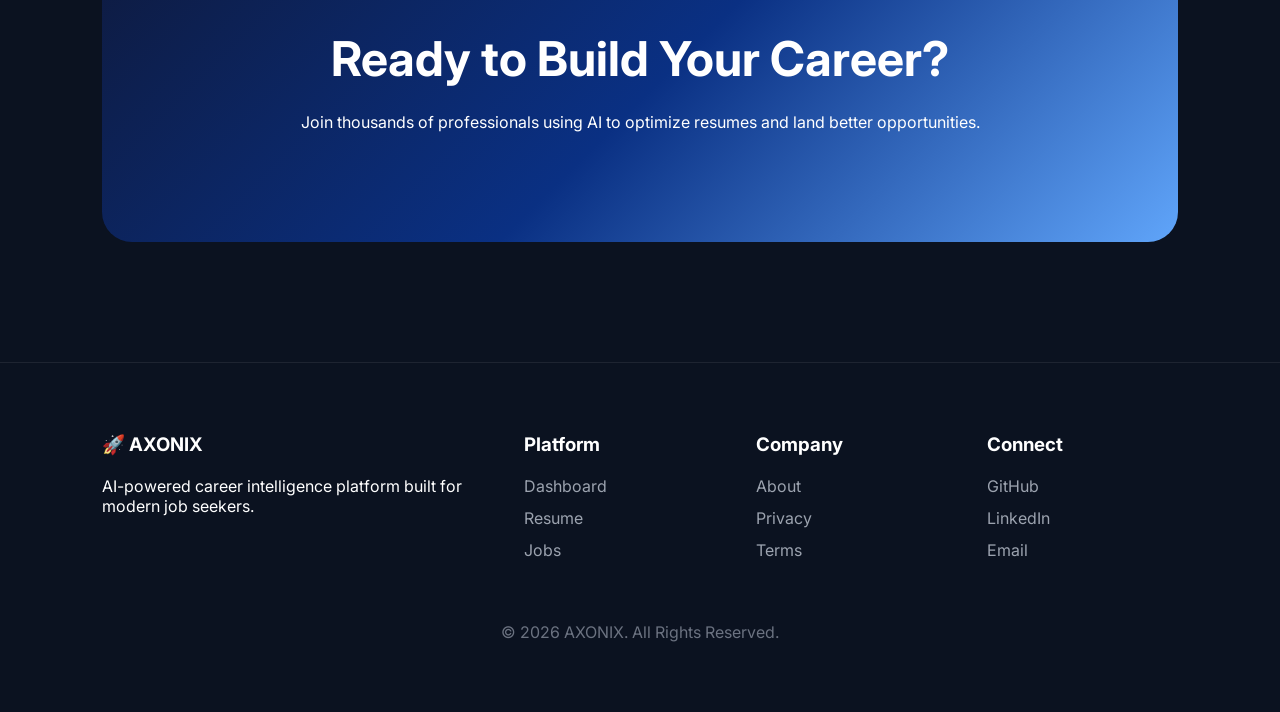
==== commit 4d375b56: "commit" ====
--- a/frontend/index.html
+++ b/frontend/index.html
@@ -129,7 +129,10 @@
                     Explore Features
 
                 </a>
-                    <a href="analyze.html" class="login-btn">
+                <a
+href="#"
+class="login-btn"
+onclick="checkLogin('analyze.html')">
 
         <i class="fa-solid fa-file-arrow-up"></i>
 
@@ -740,13 +743,13 @@
 
  </div>
 
-        <h3 id="userName">
+        <h3 id="menuUserName">
 
             Welcome
 
         </h3>
 
-        <p id="userEmail">
+        <p id="menUuserEmail">
 
             Logged In
 
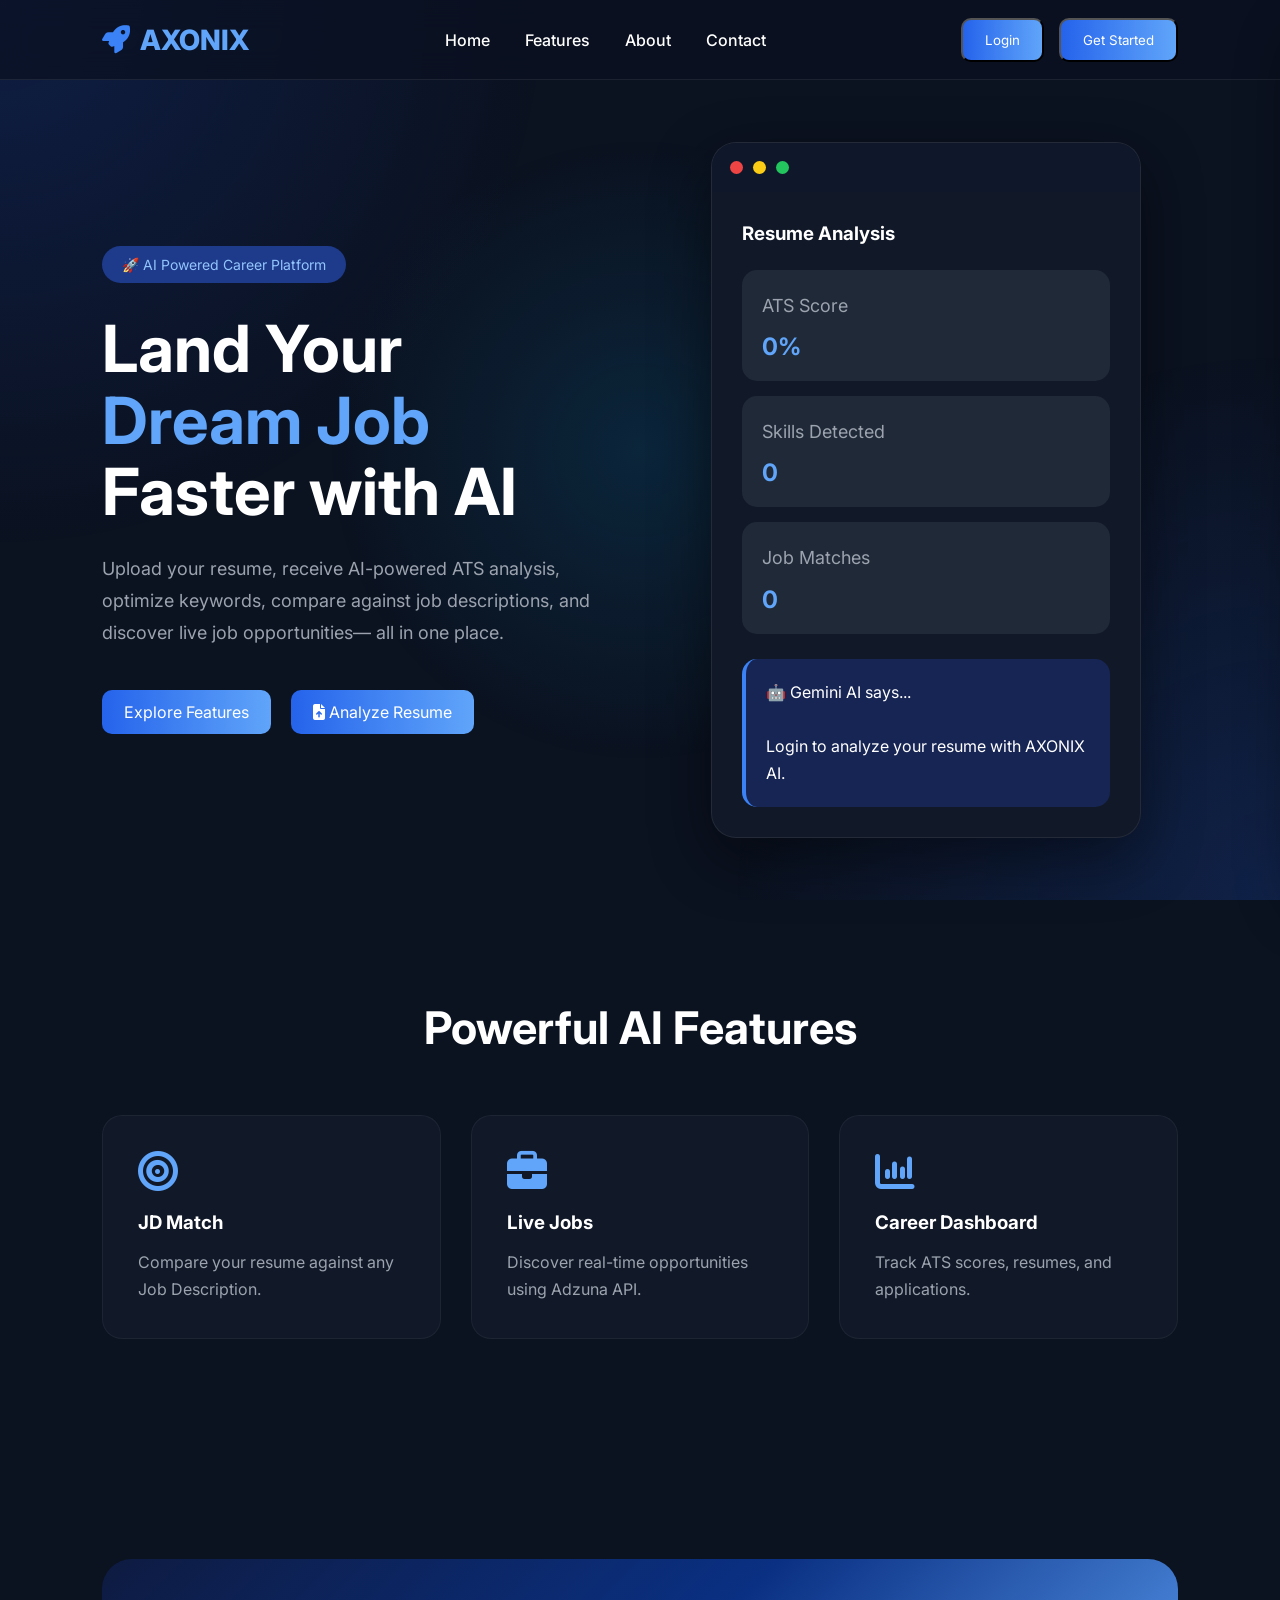
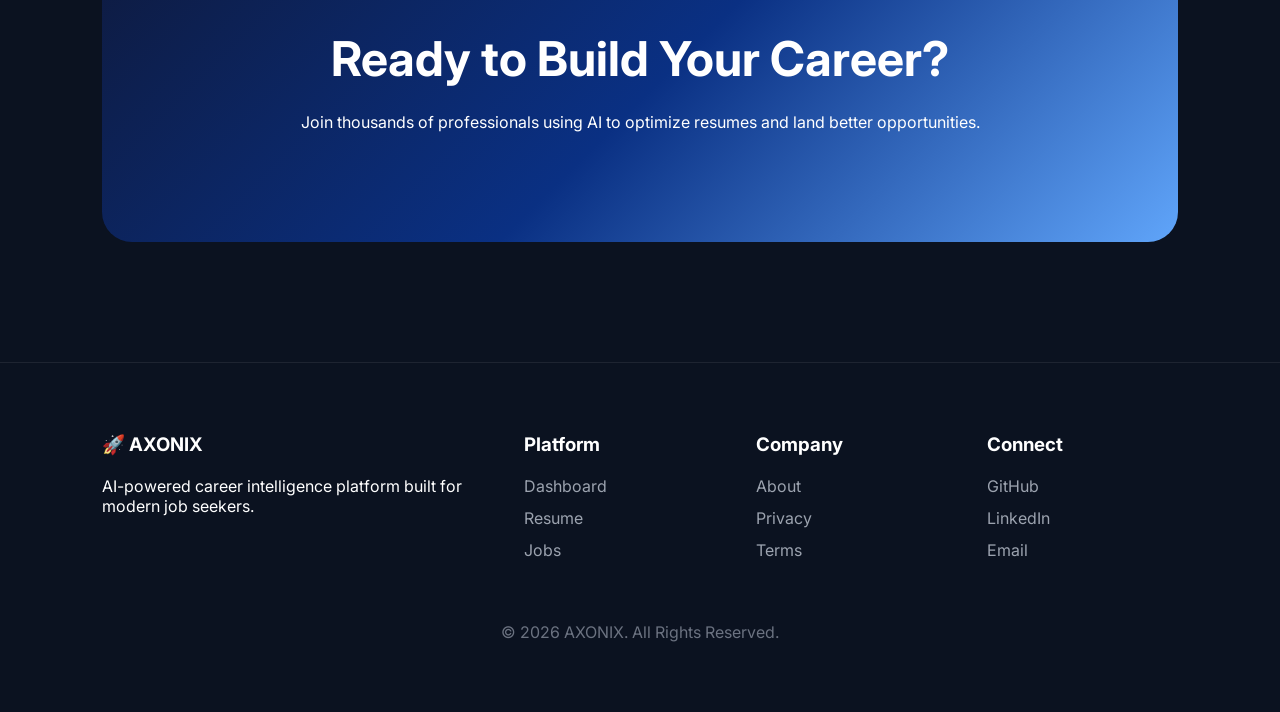
==== commit 062af5ce: "commit" ====
--- a/frontend/index.html
+++ b/frontend/index.html
@@ -749,7 +749,7 @@
 
         </h3>
 
-        <p id="menUuserEmail">
+        <p id="menuUserEmail">
 
             Logged In
 
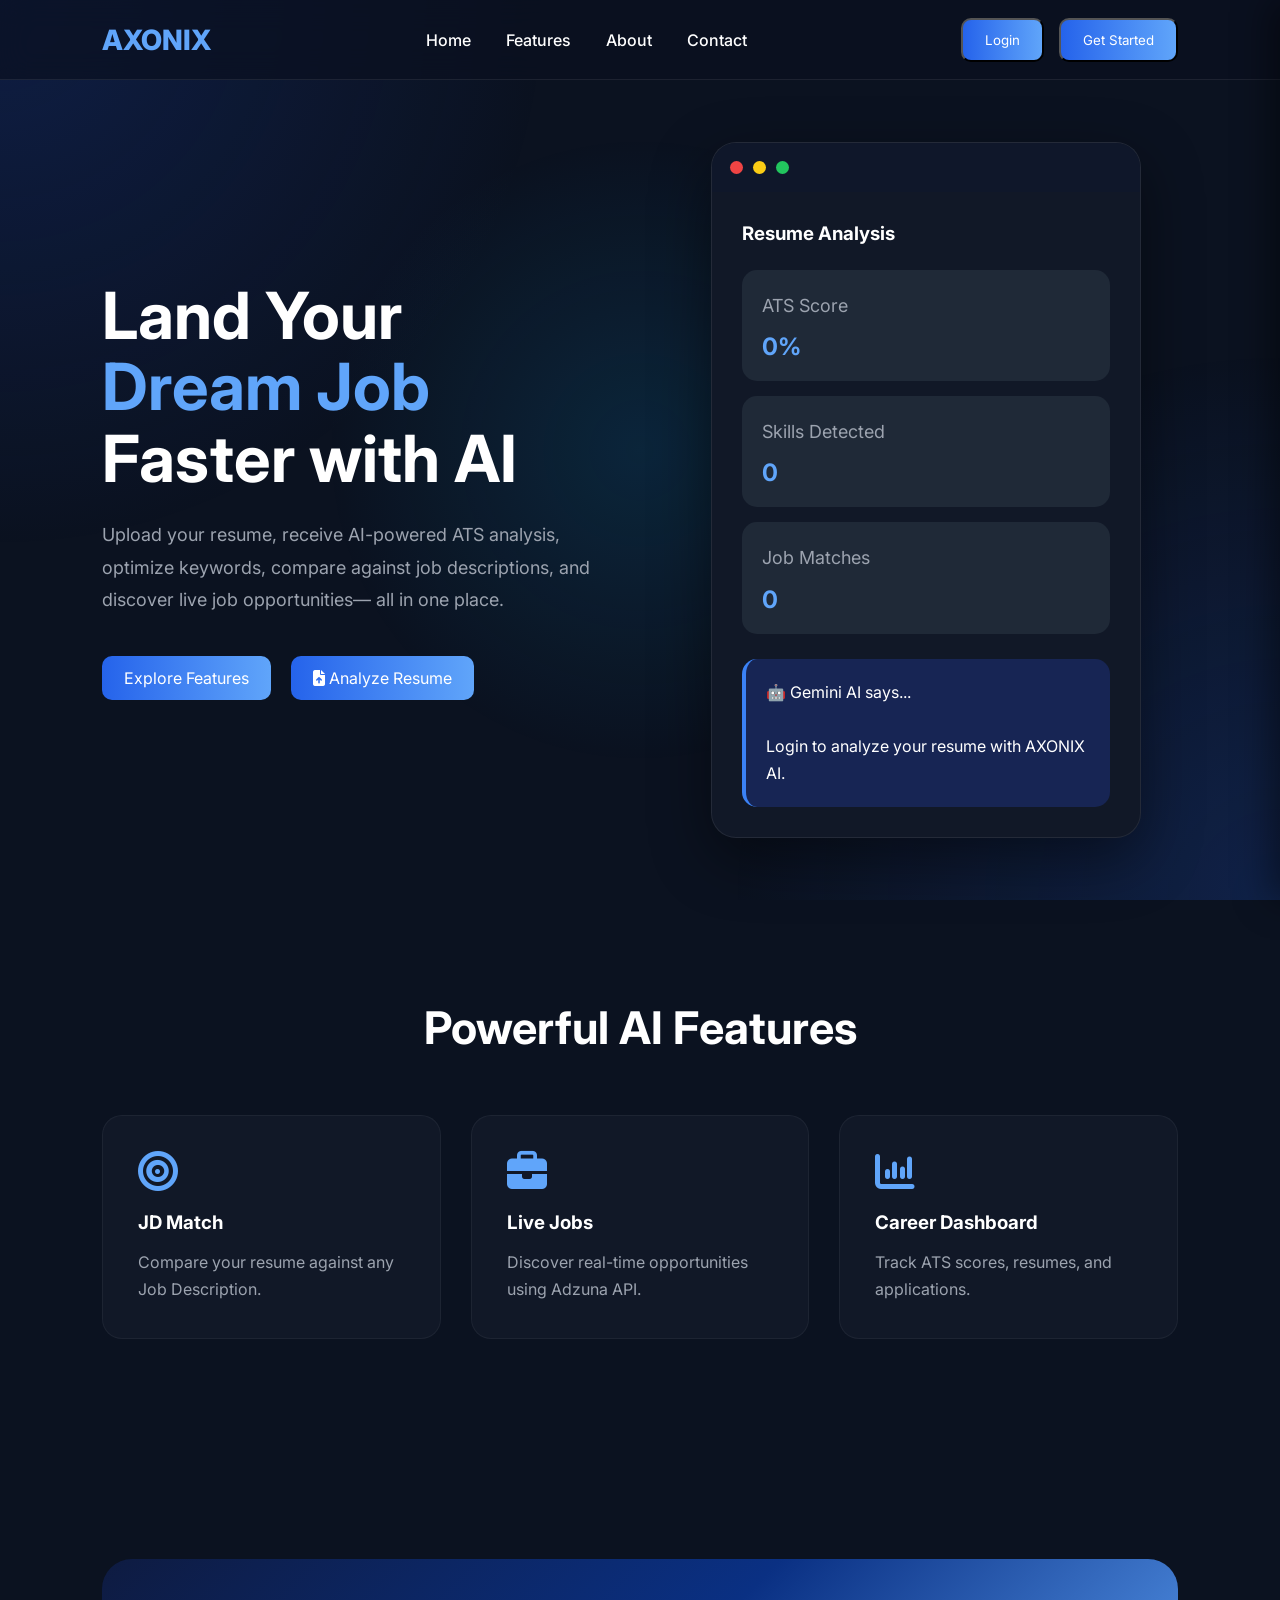
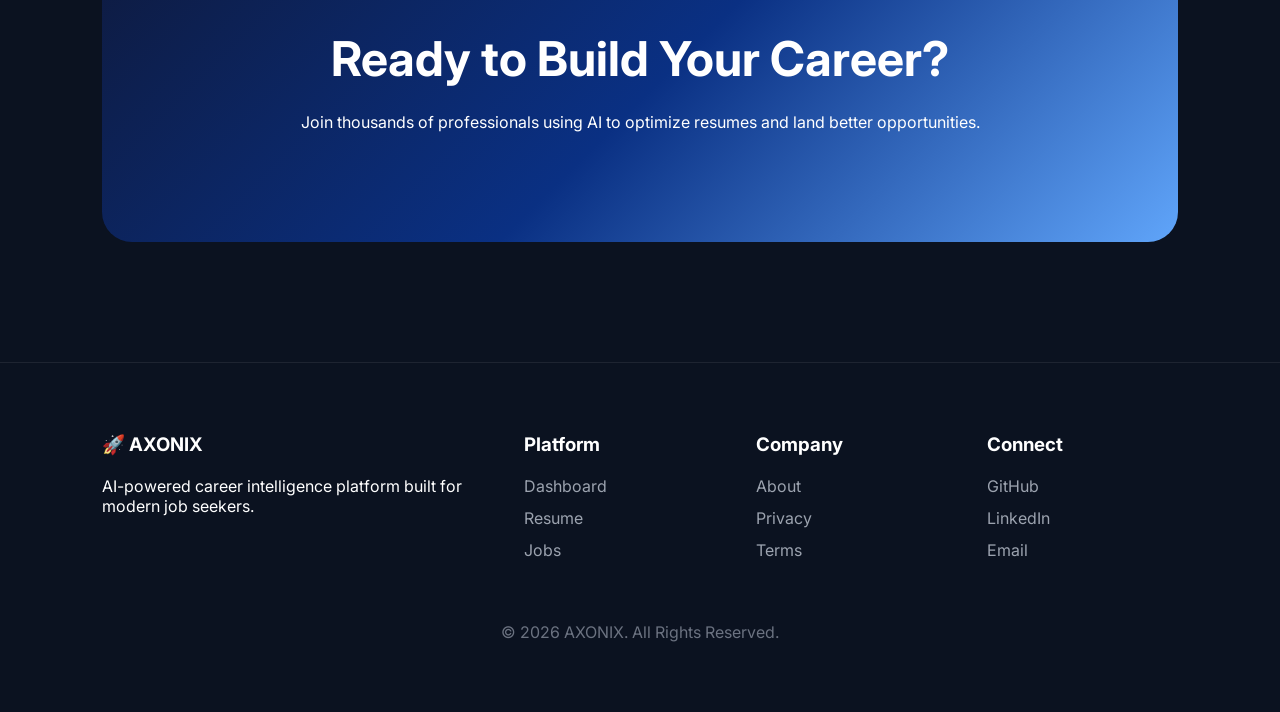
==== commit 588e404f: "commit" ====
--- a/frontend/index.html
+++ b/frontend/index.html
@@ -28,7 +28,7 @@
 
             <div class="logo">
 
-                <i class="fa-solid fa-rocket"></i>
+                <!-- <i class="fa-solid fa-rocket"></i> -->
 
                 <span>AXONIX</span>
 
@@ -86,11 +86,11 @@
 
         <div class="hero-left">
 
-            <div class="tag">
+            <!-- <div class="tag">
 
                 🚀 AI Powered Career Platform
 
-            </div>
+            </div> -->
 
             <h1>
 
--- a/frontend/css/style.css
+++ b/frontend/css/style.css
@@ -1140,41 +1140,46 @@
 /* ==========================
    GLASSMORPHISM SIDEBAR
 ========================== */
+/* ===========================================
+   AXONIX Sidebar
+=========================================== */
 
 .side-menu{
 
     position:fixed;
-    top:15px;
-    right:15px;
-
-    width:320px;
-    height:calc(100vh - 30px);
-
-    transform:translateX(110%);
-    transition:.45s ease;
-
-    z-index:9999;
+    top:0;
+    right:0;
+
+    width:310px;
+    height:100vh;
 
     display:flex;
     flex-direction:column;
 
-    padding:28px;
-
-    border-radius:28px;
-
-    background:rgba(17,24,39,.55);
-
-    backdrop-filter:blur(25px);
-    -webkit-backdrop-filter:blur(25px);
-
-    border:1px solid rgba(255,255,255,.12);
-
-    box-shadow:
-        0 20px 60px rgba(0,0,0,.45),
-        inset 0 1px 0 rgba(255,255,255,.08);
-
-    overflow:hidden;
-}
+    padding:24px;
+
+    background:#111827;
+
+    border-left:1px solid rgba(255,255,255,.08);
+
+    box-shadow:-10px 0 35px rgba(0,0,0,.45);
+
+    transform:translateX(100%);
+    transition:.35s ease;
+
+    z-index:9999;
+
+    overflow-y:auto;
+
+}
+
+.side-menu.show{
+
+    transform:translateX(0);
+
+}
+
+/* Decorative glow */
 
 .side-menu::before{
 
@@ -1182,77 +1187,158 @@
 
     position:absolute;
 
-    inset:0;
-
-    background:
-
-        radial-gradient(circle at top left,
-        rgba(96,165,250,.20),
-        transparent 45%),
-
-        radial-gradient(circle at bottom right,
-        rgba(59,130,246,.18),
-        transparent 45%);
+    top:-80px;
+    right:-80px;
+
+    width:220px;
+    height:220px;
+
+    border-radius:50%;
+
+    background:rgba(37,99,235,.18);
+
+    filter:blur(90px);
 
     pointer-events:none;
 
 }
 
-.side-menu.show{
-
-    transform:translateX(0);
-
-}
-
-.side-menu a{
+/* ==========================
+   Header
+========================== */
+
+.menu-header{
+
+    display:flex;
+    flex-direction:column;
+    align-items:center;
+
+    margin-bottom:24px;
+
+}
+
+.avatar{
+
+    width:72px;
+    height:72px;
+
+    border-radius:50%;
+
+    background:linear-gradient(135deg,#2563eb,#3b82f6);
 
     display:flex;
     align-items:center;
+    justify-content:center;
+
+    font-size:28px;
+    font-weight:700;
+
+    color:#fff;
+
+    margin-bottom:15px;
+
+}
+
+.menu-header h3{
+
+    color:#fff;
+
+    font-size:20px;
+
+    margin-bottom:6px;
+
+}
+
+.menu-header p{
+
+    color:#94a3b8;
+
+    font-size:14px;
+
+}
+
+/* ==========================
+   Divider
+========================== */
+
+.side-menu hr{
+
+    border:none;
+
+    border-top:1px solid rgba(255,255,255,.08);
+
+    margin:20px 0;
+
+}
+
+/* ==========================
+   Menu Links
+========================== */
+
+.side-menu a{
+
+    display:flex;
+    align-items:center;
+
     gap:14px;
 
-    padding:15px 18px;
-    margin-top:10px;
+    padding:14px 18px;
+
+    margin-bottom:8px;
+
+    border-radius:14px;
+
+    color:#cbd5e1;
 
     text-decoration:none;
+
+    transition:.25s ease;
+
+    font-weight:500;
+
+}
+
+.side-menu a:hover{
+
+    background:#1e293b;
+
     color:#fff;
 
+    transform:translateX(6px);
+
+}
+
+/* Active Page */
+
+.side-menu a.active{
+
+    background:#2563eb;
+
+    color:#fff;
+
+    box-shadow:0 8px 20px rgba(37,99,235,.35);
+
+}
+
+/* ==========================
+   Logout
+========================== */
+
+#logoutBtn{
+
+    margin-top:auto;
+
+    width:100%;
+
+    padding:14px;
+
+    border:none;
+
     border-radius:14px;
 
-    transition:.3s;
-
-    background:transparent;
-
-    font-weight:500;
-
-}
-
-.side-menu a:hover{
-
-    background:rgba(59,130,246,.18);
-
-    transform:translateX(8px);
-
-    border:1px solid rgba(96,165,250,.35);
-
-    box-shadow:0 8px 20px rgba(59,130,246,.15);
-
-}
-
-#logoutBtn{
-
-    margin-top:auto;
-
-    width:100%;
-
-    padding:15px;
-
-    border:none;
-
-    border-radius:15px;
-
-    background:linear-gradient(135deg,#ef4444,#dc2626);
-
-    color:white;
+    background:#dc2626;
+
+    color:#fff;
 
     font-size:15px;
 
@@ -1260,36 +1346,21 @@
 
     cursor:pointer;
 
-    transition:.3s;
+    transition:.25s ease;
 
 }
 
 #logoutBtn:hover{
 
-    transform:translateY(-3px);
-
-    box-shadow:0 10px 25px rgba(239,68,68,.35);
-
-}
-.side-menu::after{
-
-    content:"";
-
-    position:absolute;
-
-    top:-120px;
-    right:-120px;
-
-    width:240px;
-    height:240px;
-
-    border-radius:50%;
-
-    background:rgba(59,130,246,.15);
-
-    filter:blur(90px);
-
-}
+    background:#ef4444;
+
+    transform:translateY(-2px);
+
+}
+
+/* ==========================
+   Close Button
+========================== */
 
 .close-menu{
 
@@ -1298,22 +1369,20 @@
     top:18px;
     right:18px;
 
-    width:42px;
-    height:42px;
+    width:40px;
+    height:40px;
 
     border:none;
 
-    border-radius:50%;
-
-    background:rgba(255,255,255,.08);
-
-    color:#ff0000;
+    border-radius:10px;
+
+    background:#1f2937;
+
+    color:#94a3b8;
 
     cursor:pointer;
 
-    backdrop-filter:blur(10px);
-
-    transition:.3s;
+    transition:.25s ease;
 
 }
 
@@ -1321,46 +1390,35 @@
 
     background:#2563eb;
 
-    transform:rotate(90deg);
-
-}
-
-body{
-    transition:opacity .4s ease, transform .4s ease, filter .4s ease;
-}
+    color:#fff;
+
+}
+
+/* ==========================
+   Background Fade
+========================== */
 
 body.page-fade{
 
-    opacity:.45;
-
-    transform:scale(.985);
-
-    filter:blur(2px);
-
     overflow:hidden;
 
 }
-.side-menu::before,
-.side-menu::after{
+
+#pageContent{
+
+    transition:.35s ease;
+
+}
+
+#pageContent.page-fade{
+
+    opacity:.35;
+
+    filter:blur(3px);
+
+    transform:scale(.99);
+
     pointer-events:none;
-}
-#pageContent{
-
-    transition:.4s ease;
-
-}
-
-#pageContent.page-fade{
-
-    opacity:.35;
-
-    transform:scale(.985);
-
-    filter:blur(3px);
-
-    pointer-events:none;
-
-    user-select:none;
 
 }
 /*====================================
